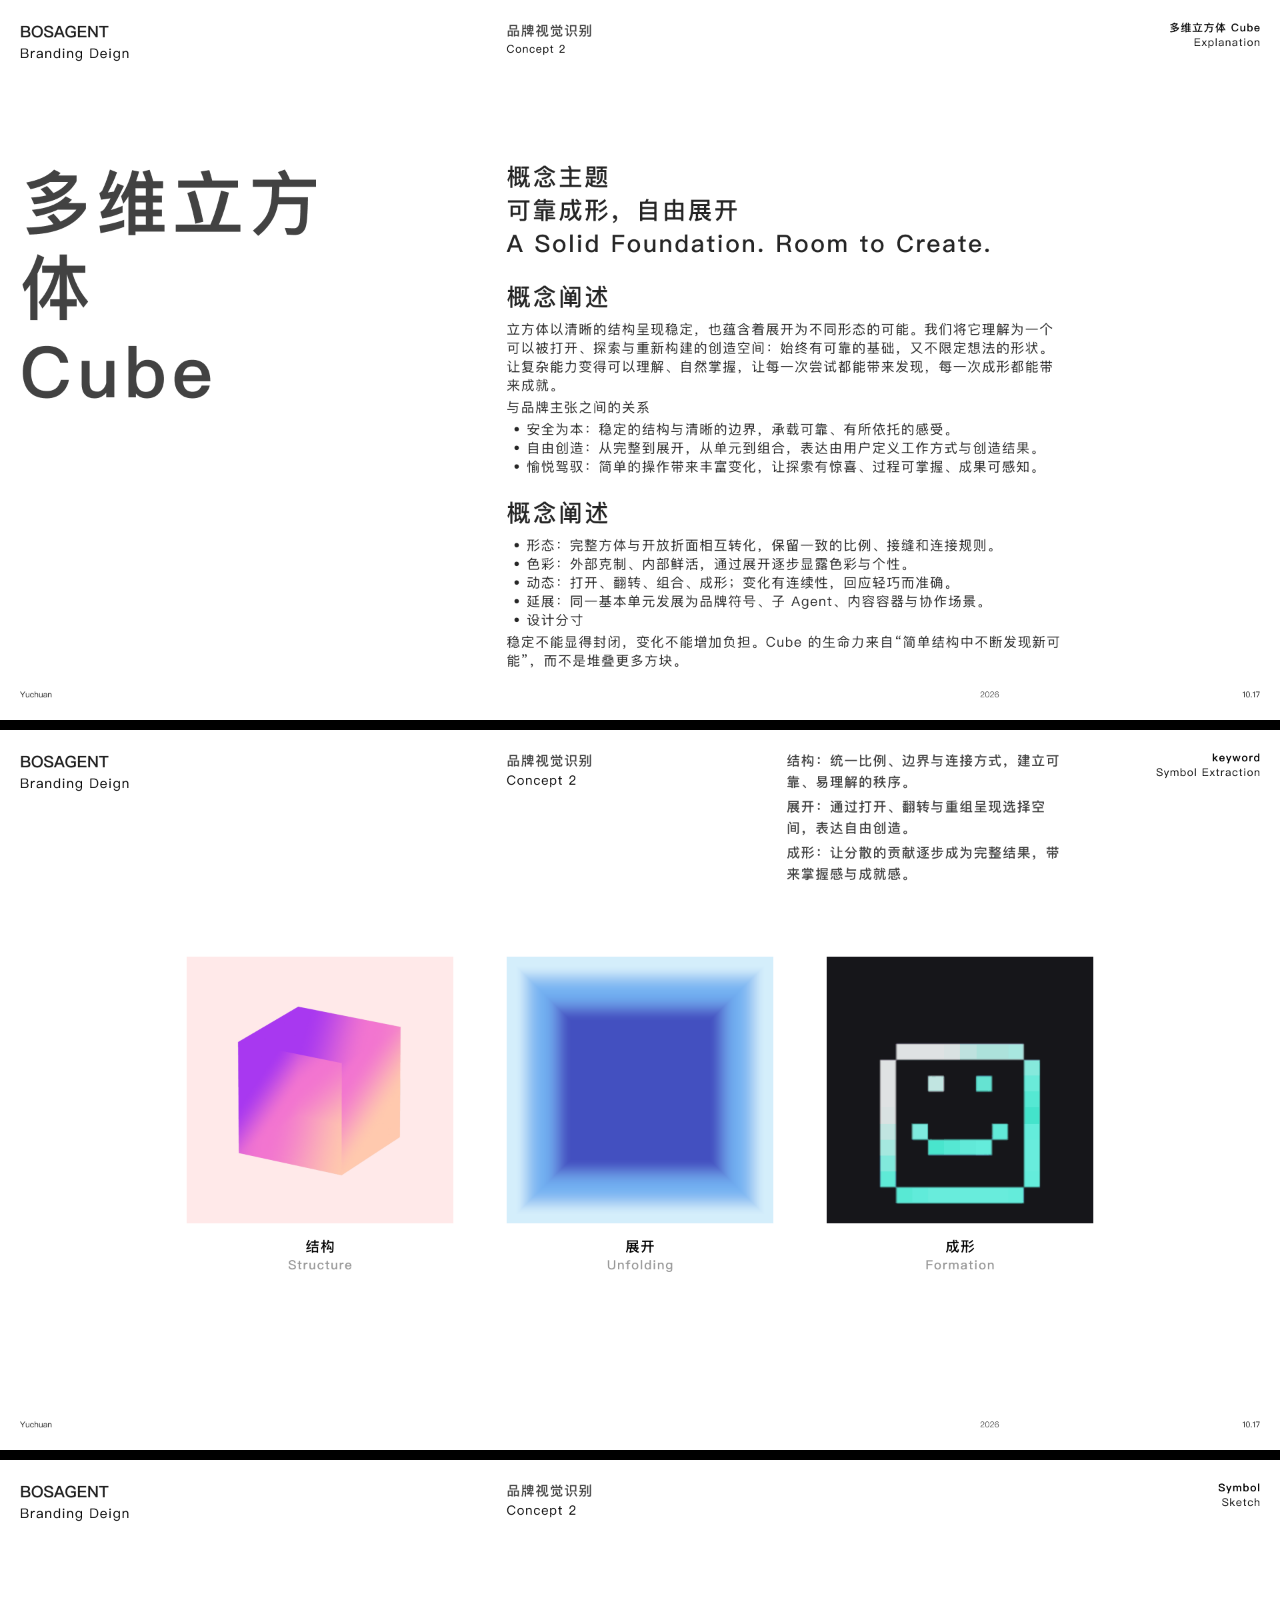
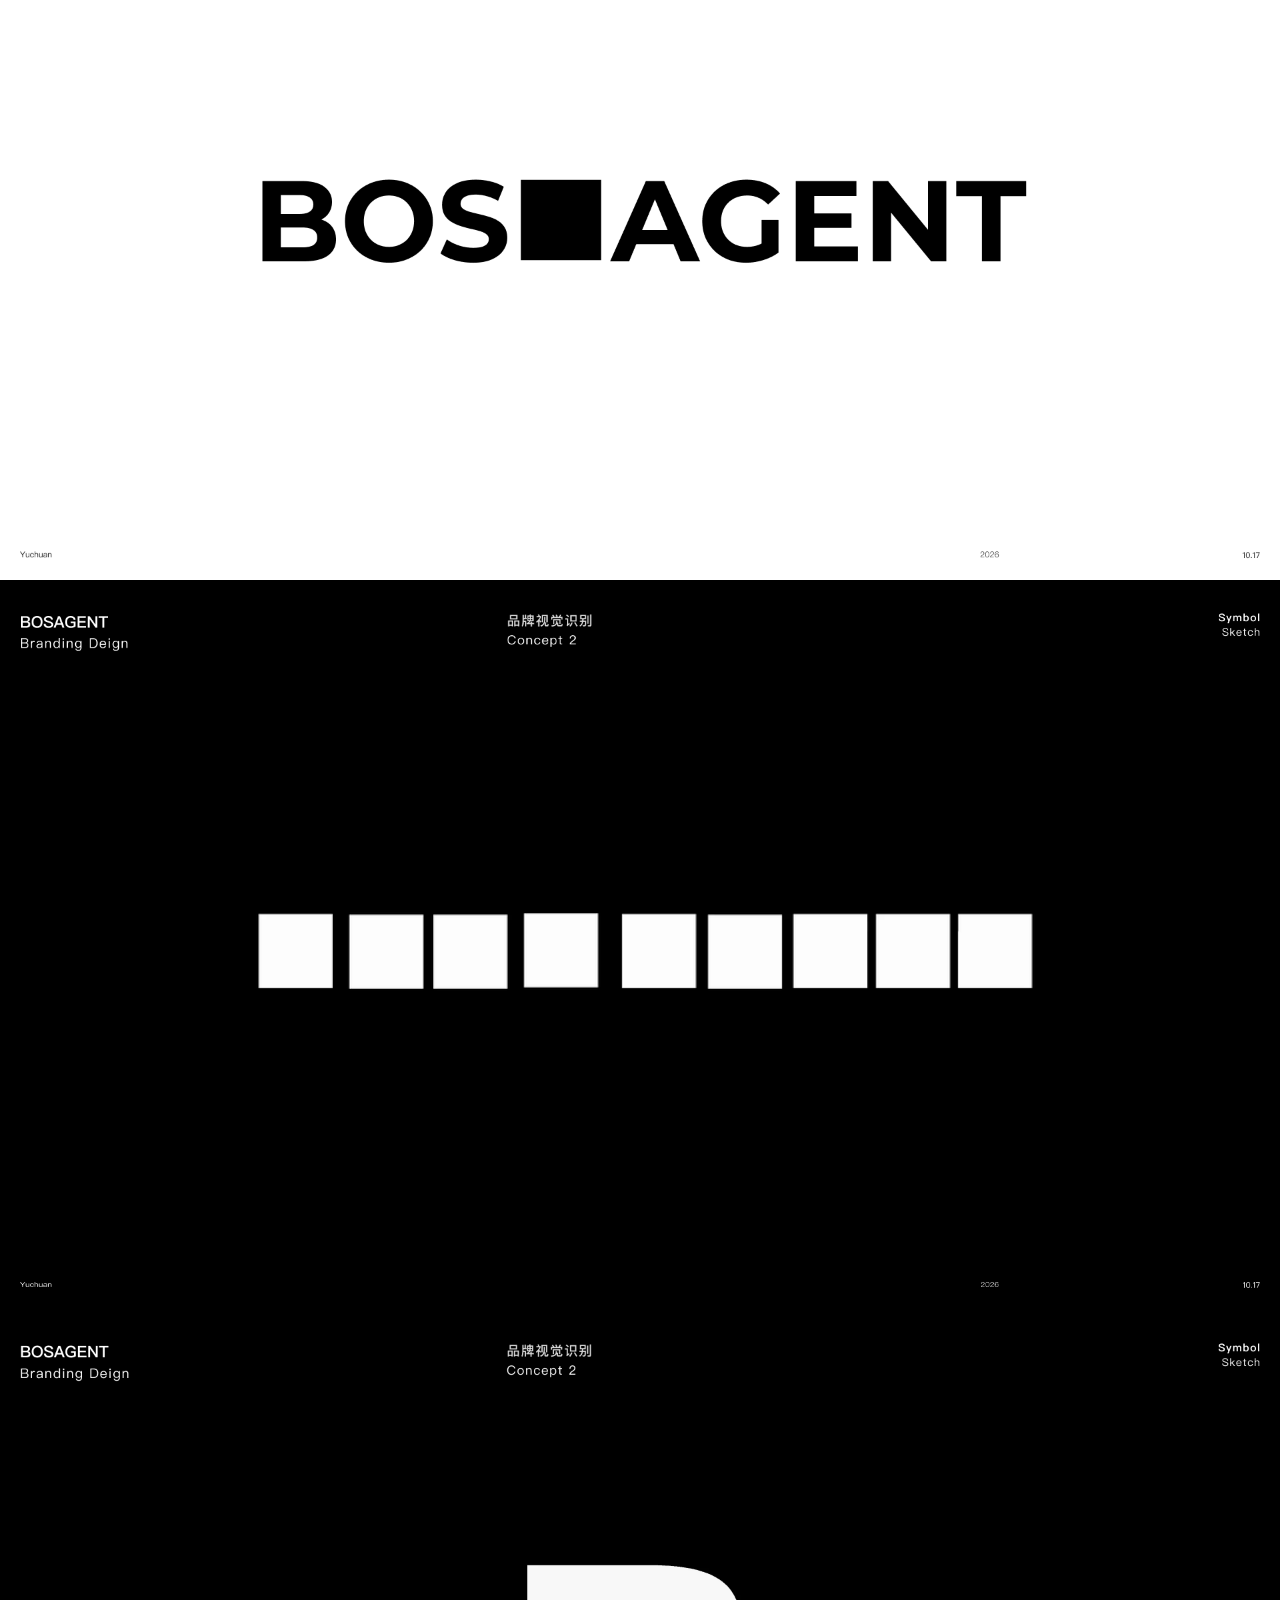
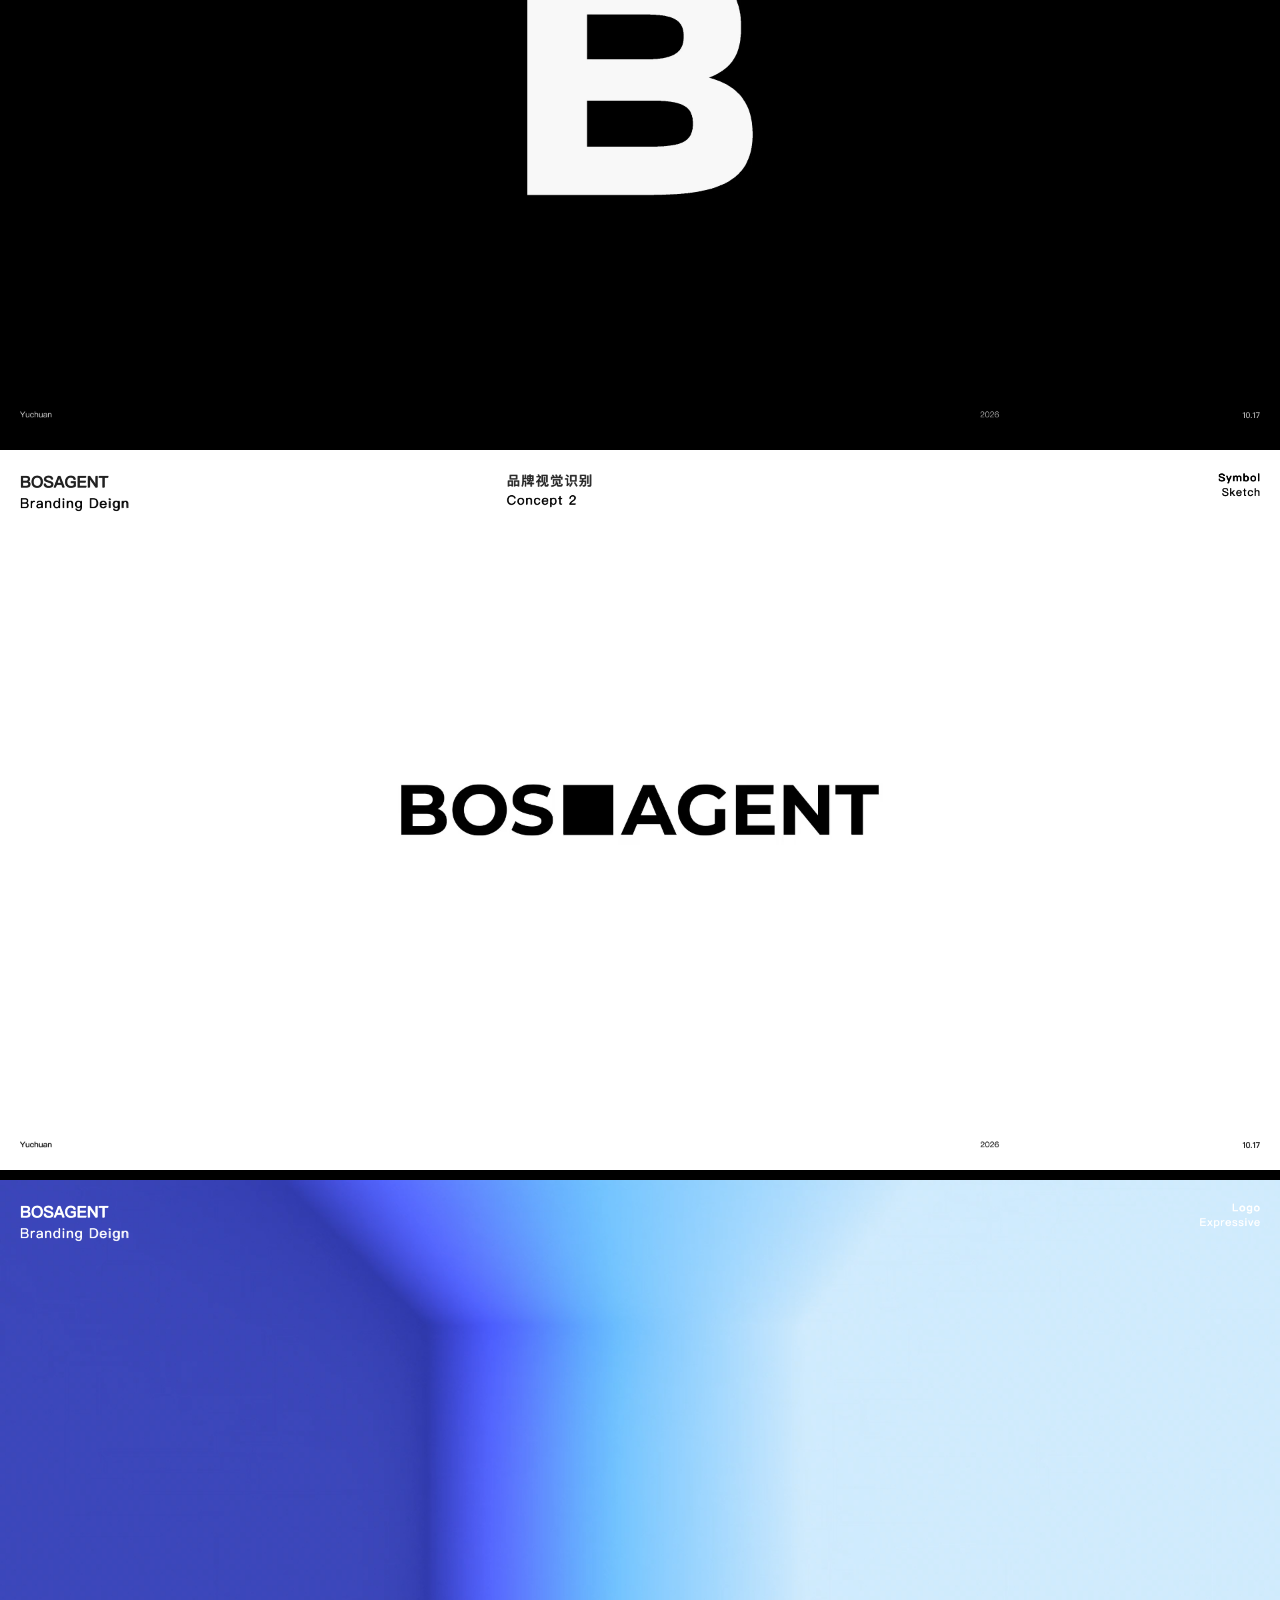
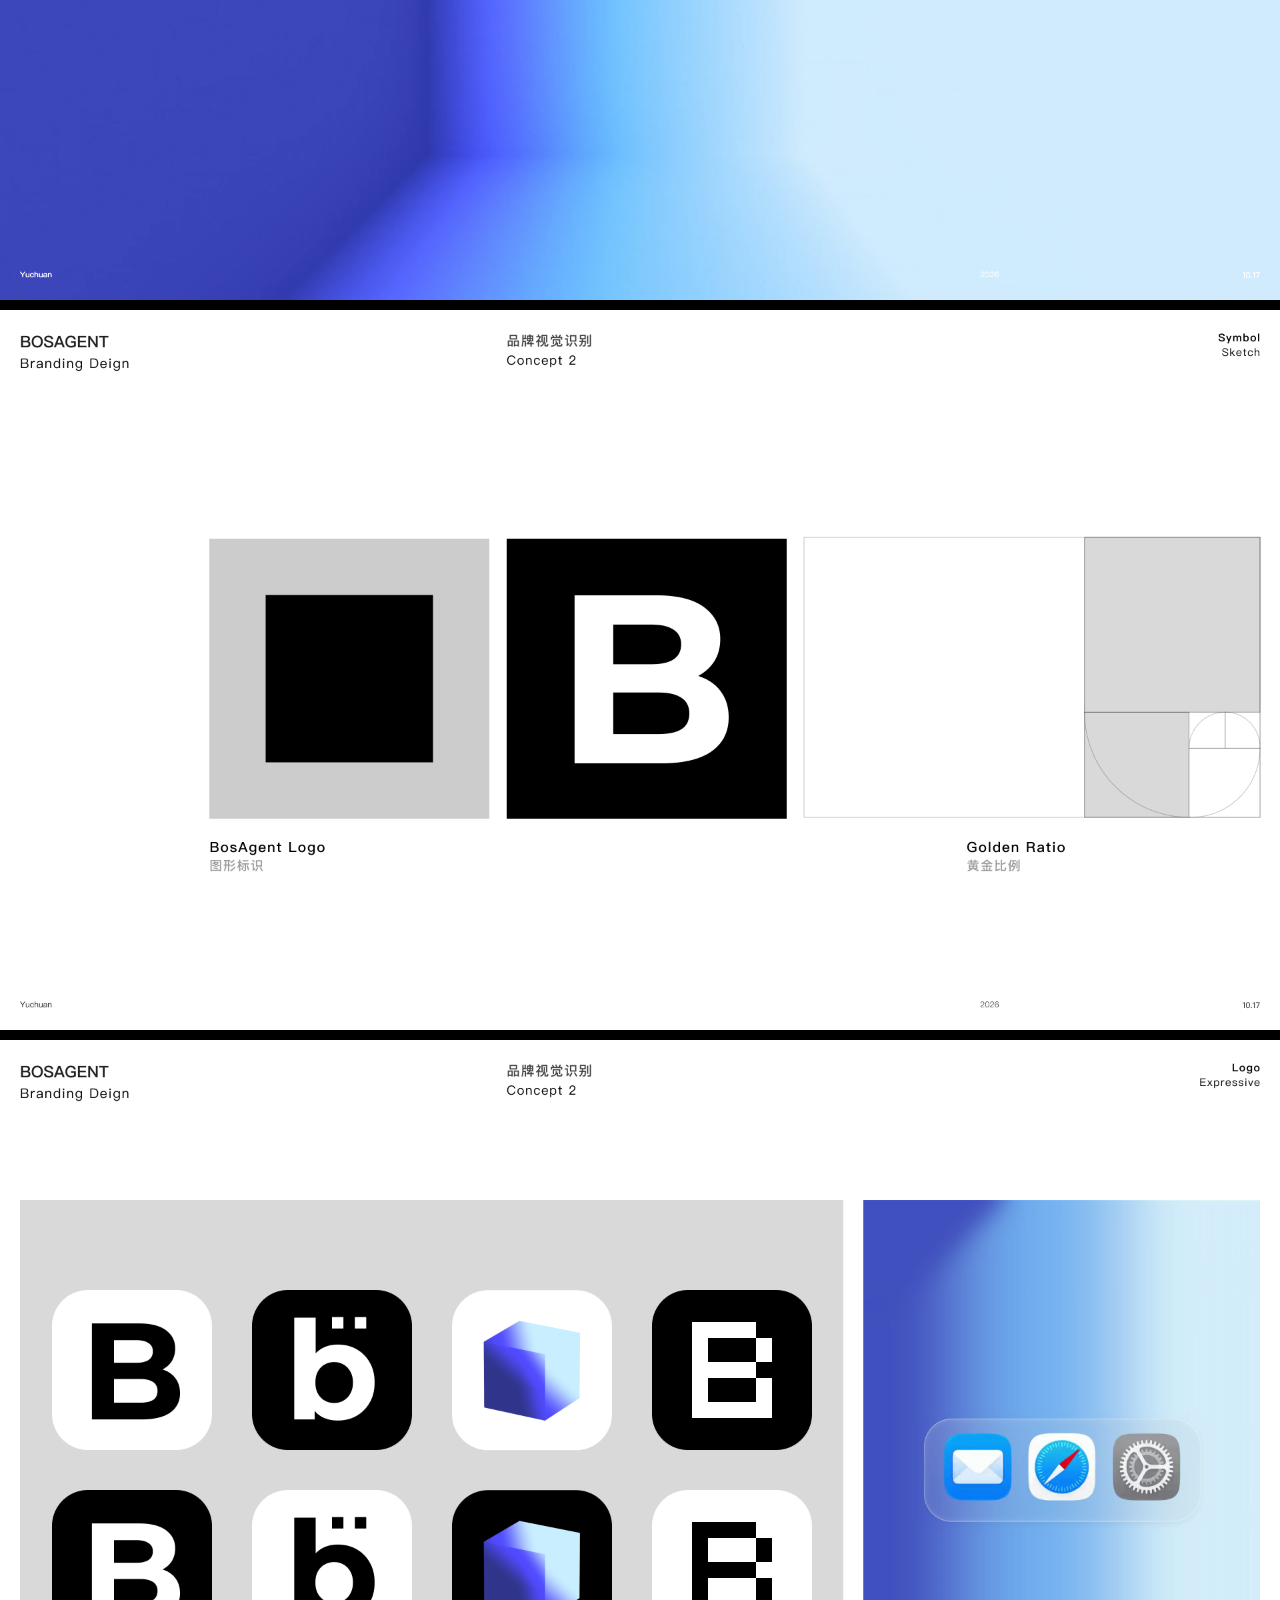
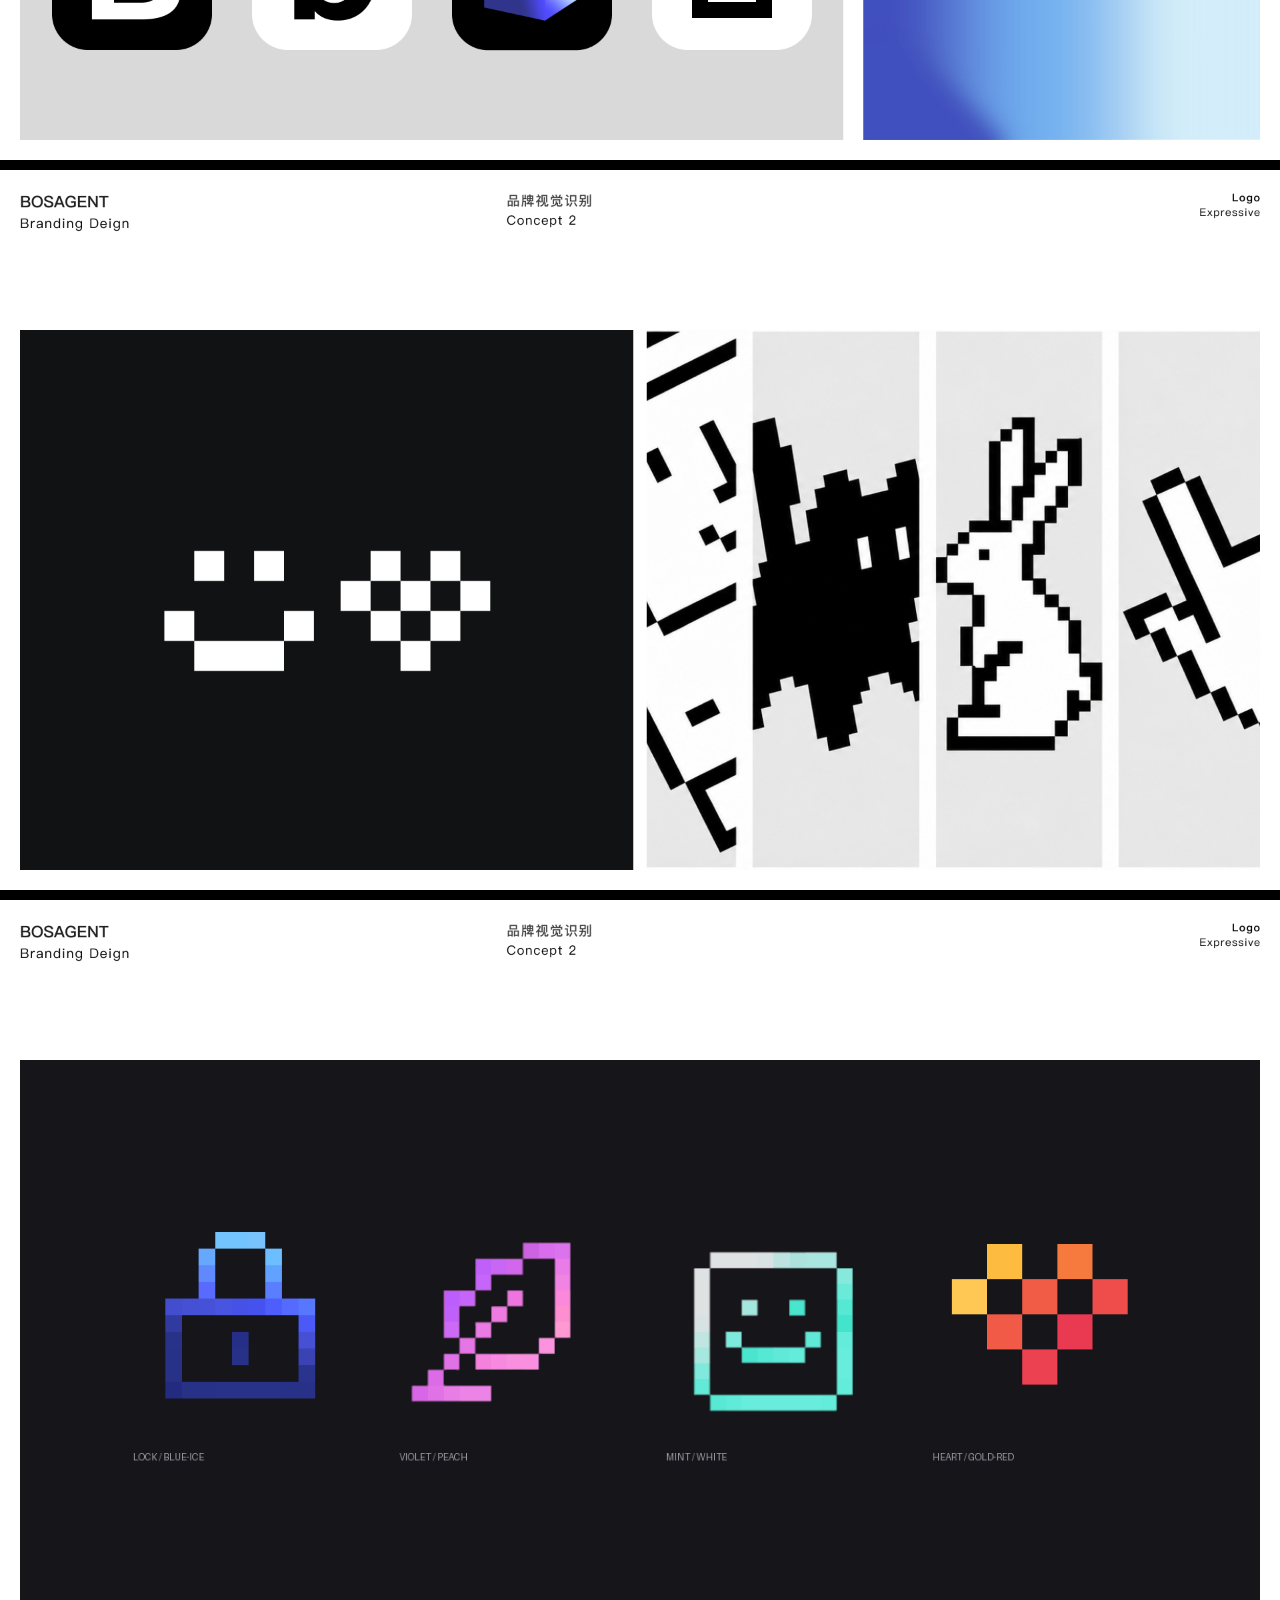
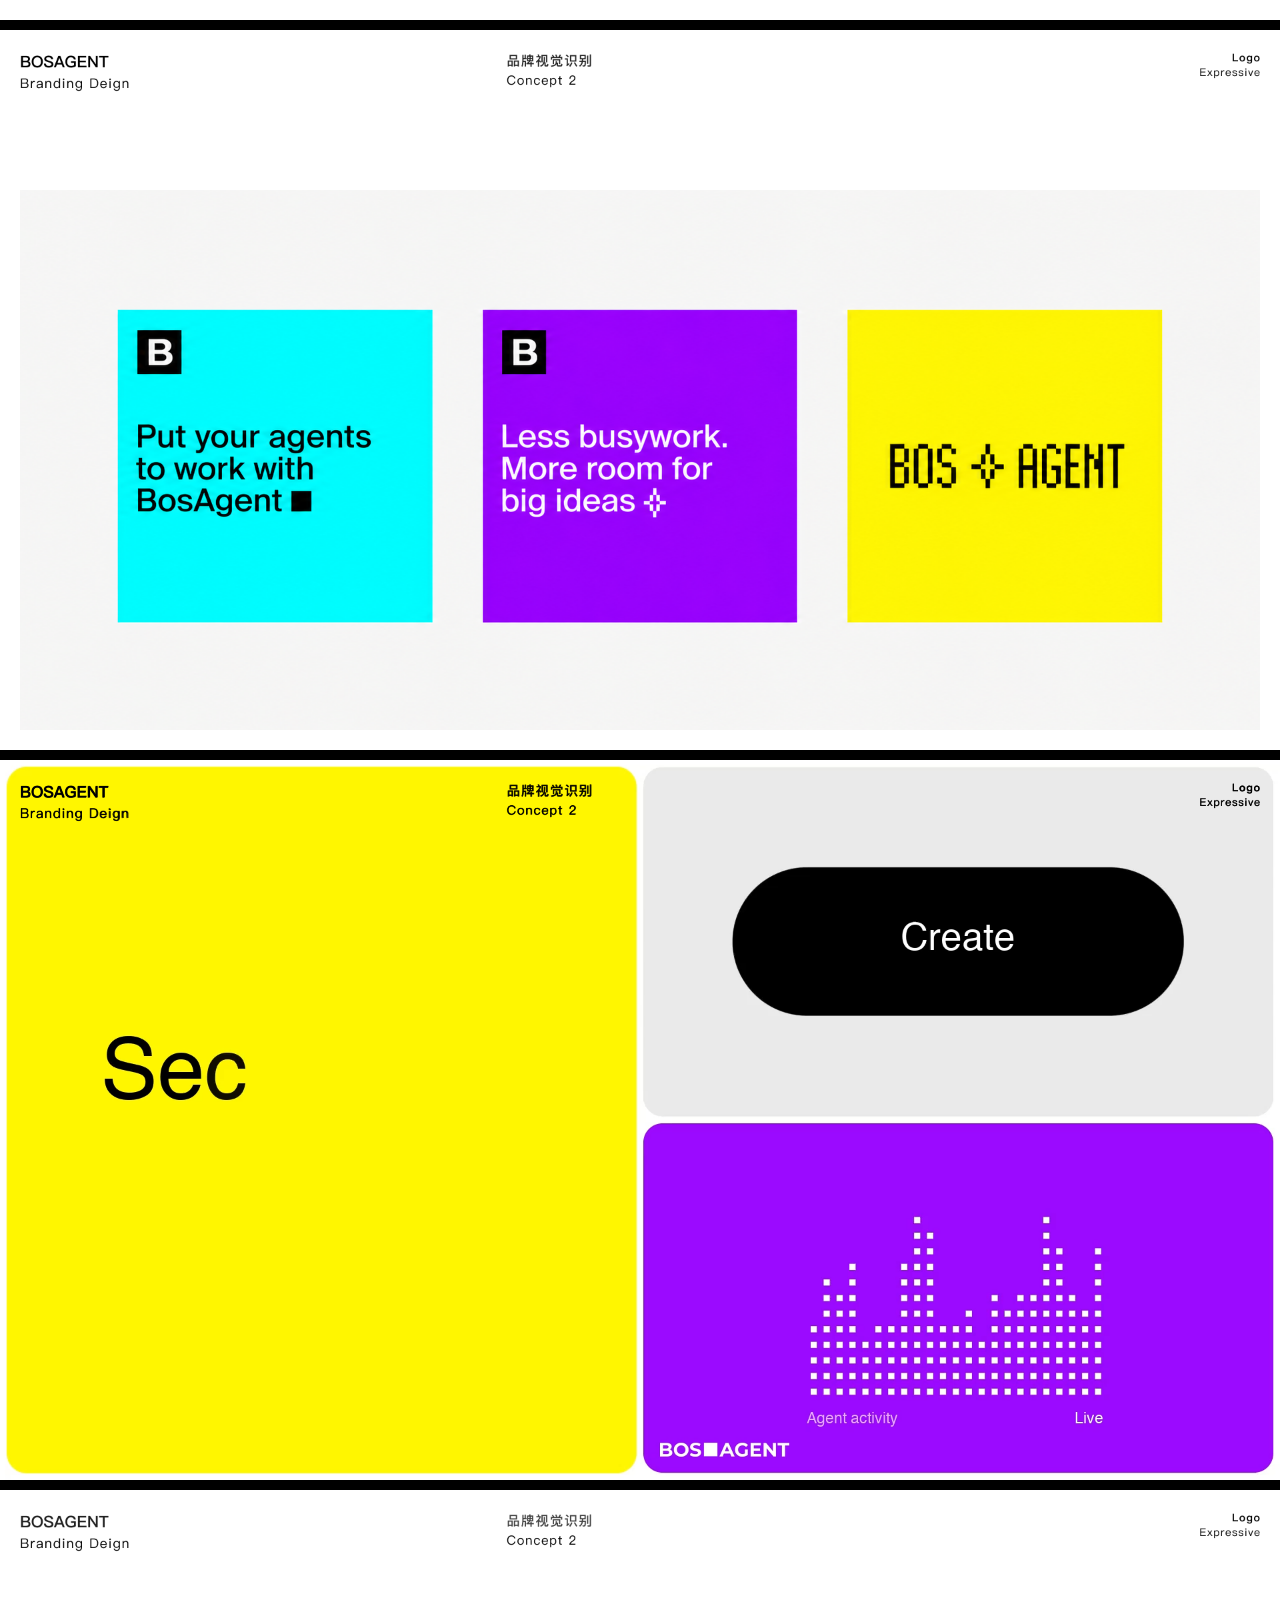
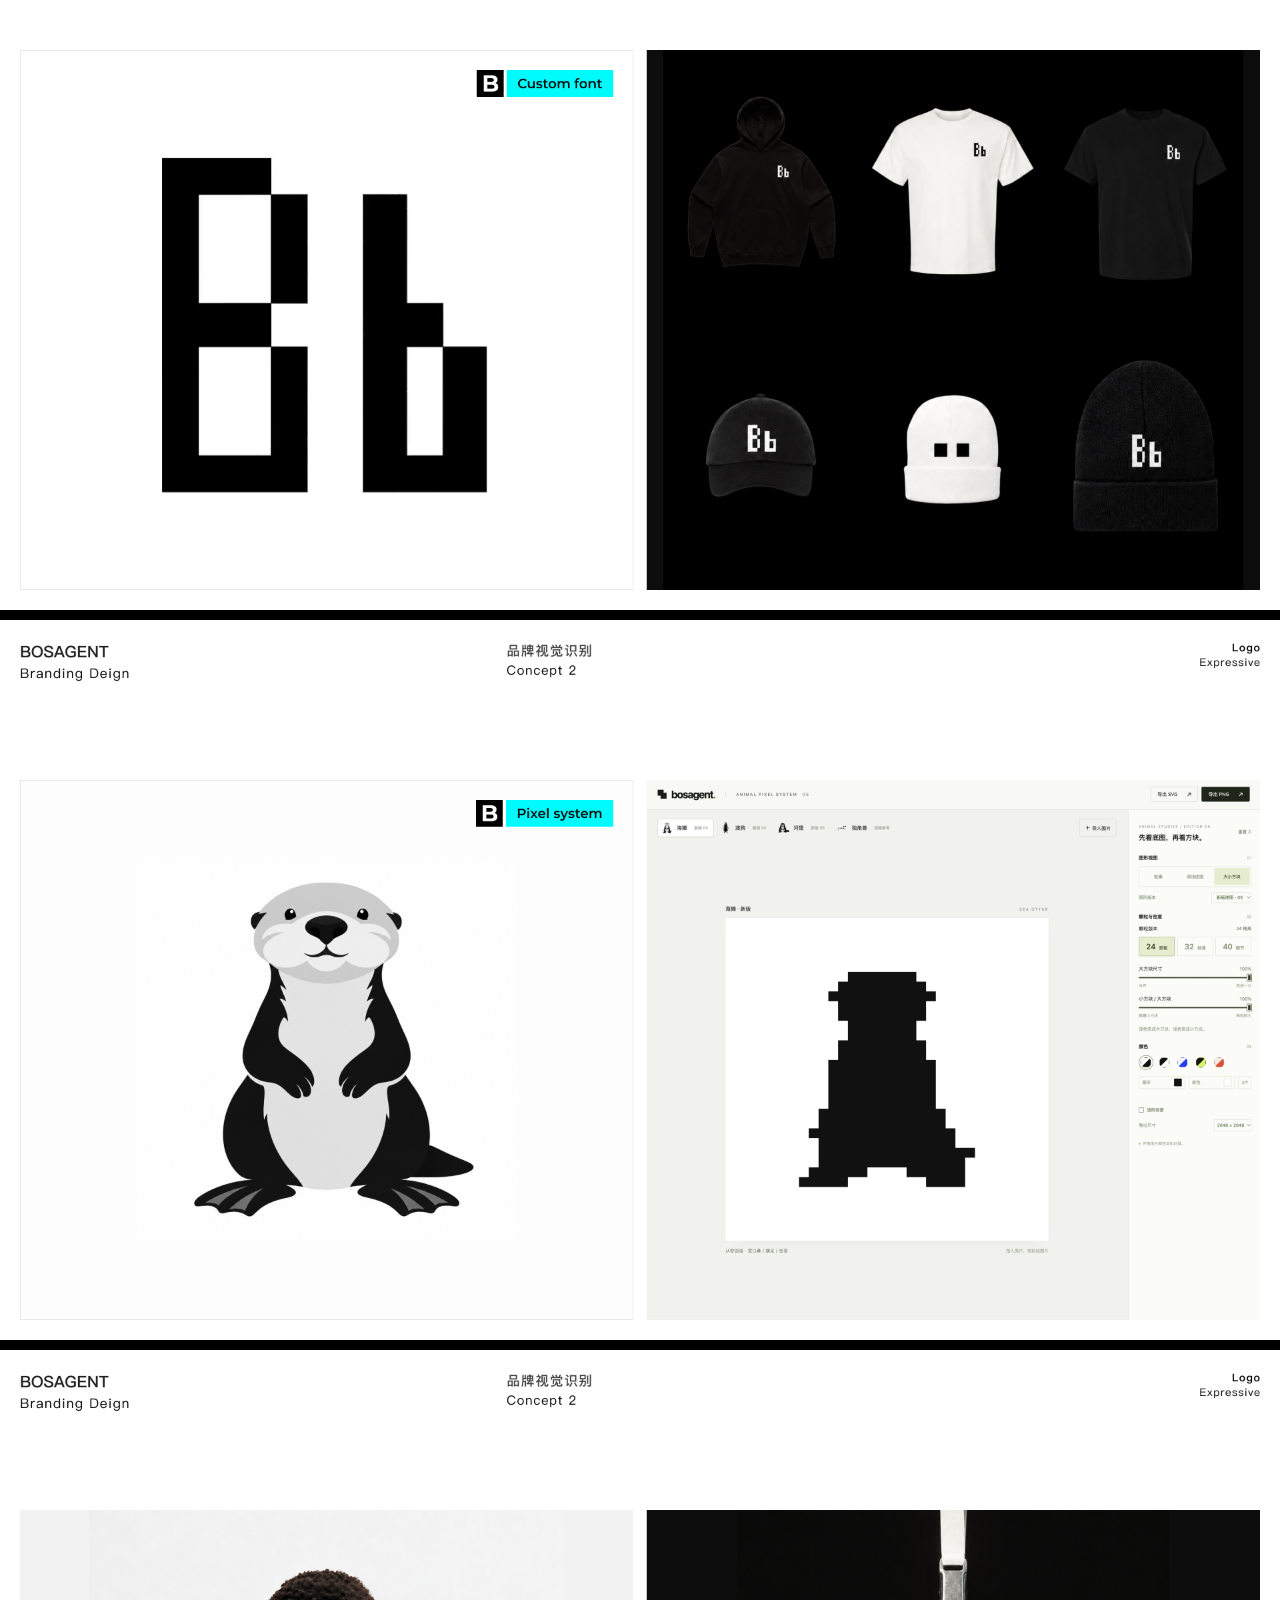
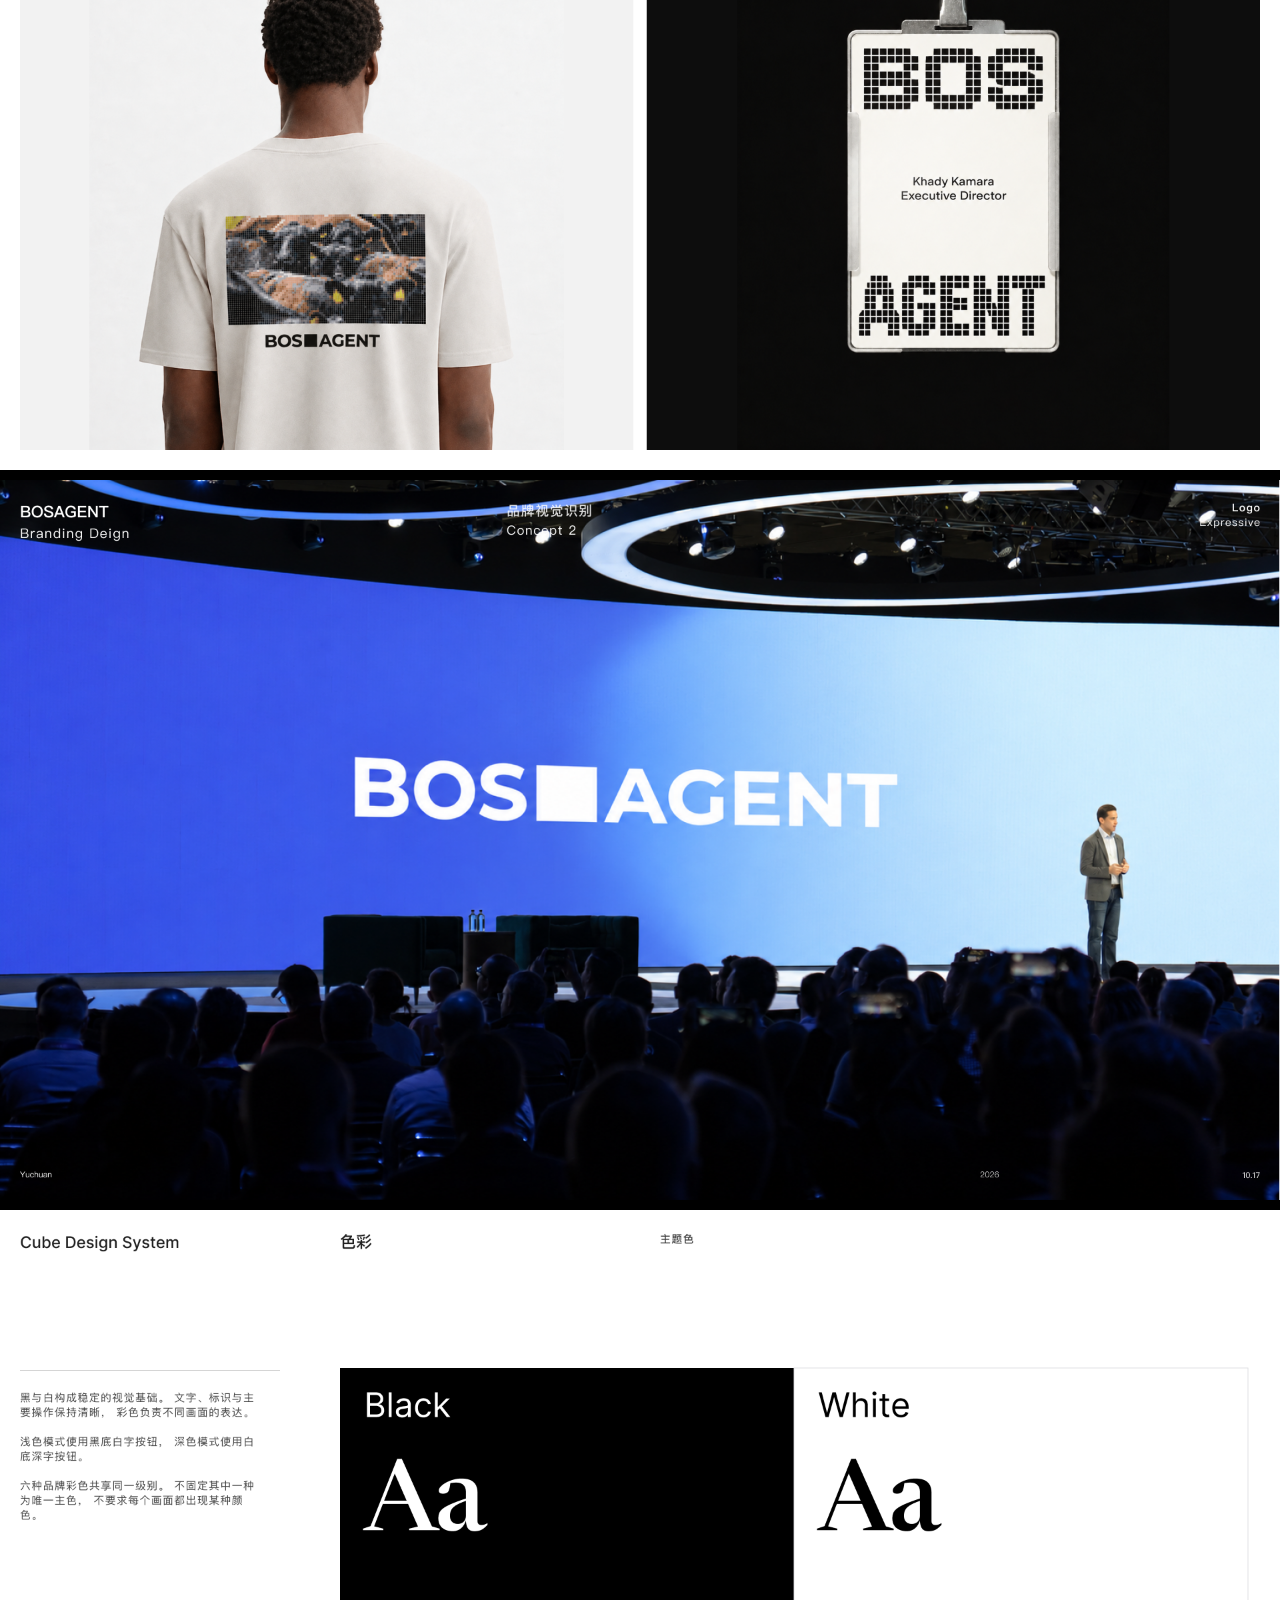
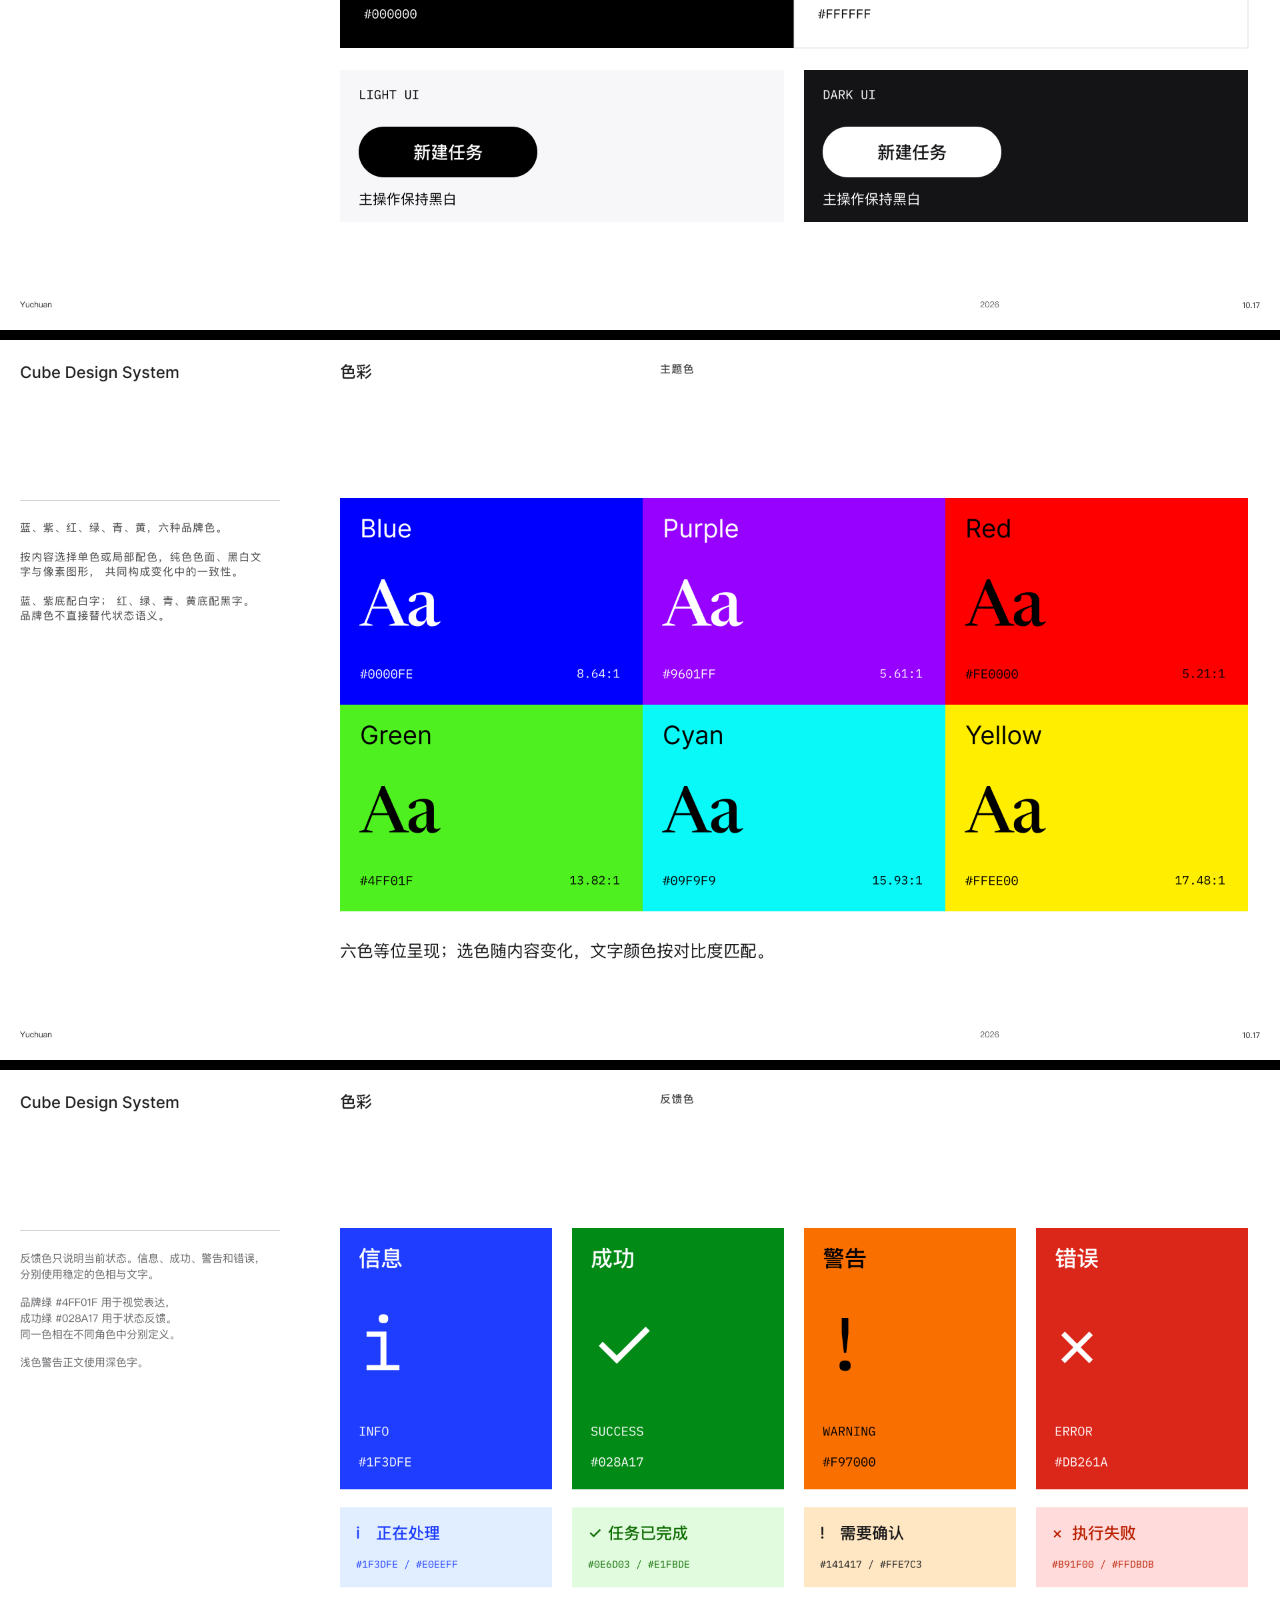
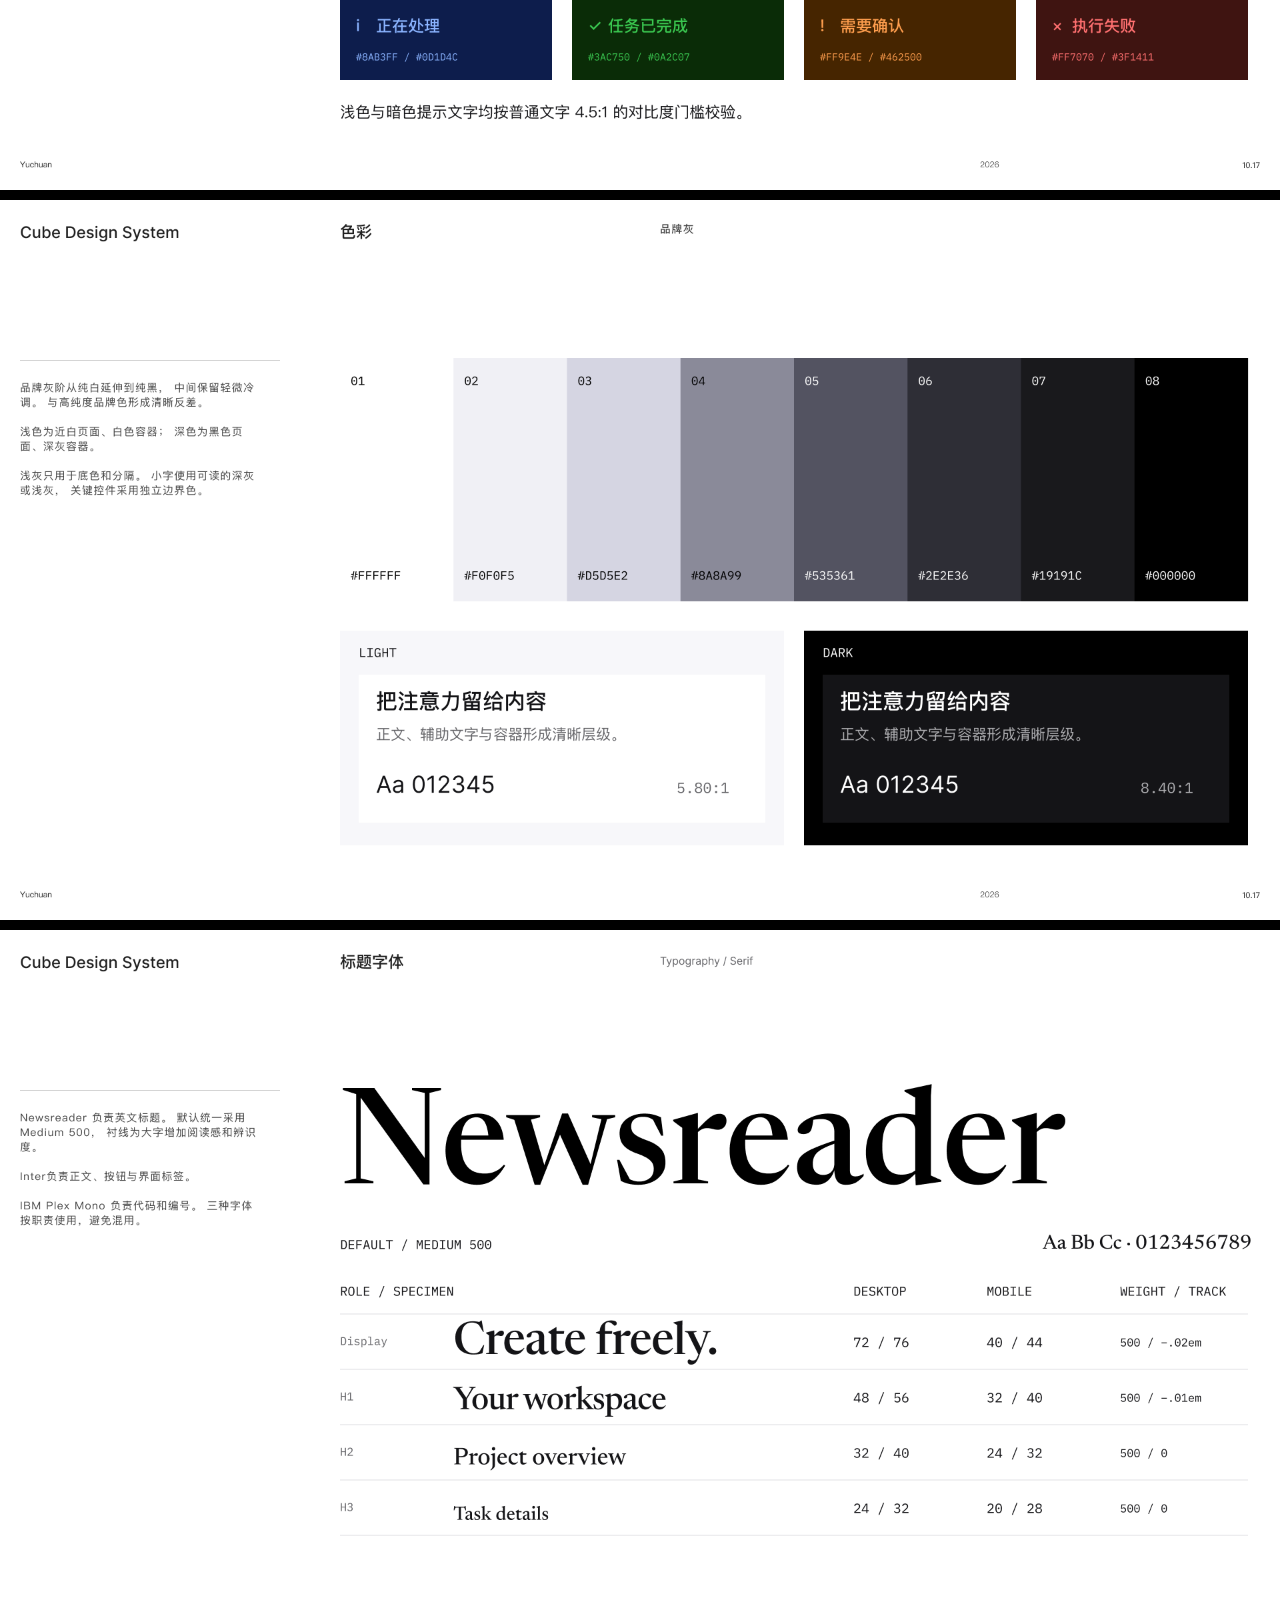
==== cube/index.html @ 4a0cfcb5 "Add Cube original boards with autoplay media" ====
<!doctype html>
<html lang="zh-CN">
<head>
  <meta charset="UTF-8">
  <meta name="viewport" content="width=device-width,initial-scale=1">
  <meta name="robots" content="noindex,nofollow">
  <meta name="theme-color" content="#000000">
  <title>BosAgent · Cube 品牌视觉提案</title>
  <meta name="description" content="BosAgent Cube 品牌视觉提案，33 张原稿与原始动态素材。">
  <meta property="og:title" content="BosAgent · Cube 品牌视觉提案">
  <meta property="og:description" content="33 张原稿 · 动态预览">
  <meta property="og:type" content="website">
  <meta property="og:url" content="https://yuchuanux-a11y.github.io/bosagent-brand-proposal/cube/">
  <meta property="og:image" content="https://yuchuanux-a11y.github.io/bosagent-brand-proposal/cube/assets/board-01.png">
  <link rel="icon" href="../assets/favicon.svg" type="image/svg+xml">
  <style>
    * { box-sizing: border-box; }
    html, body { margin: 0; padding: 0; background: #000; }
    main { display: flex; flex-direction: column; gap: 10px; width: 100%; }
    .board { position: relative; flex: none; width: 100%; aspect-ratio: 16 / 9; overflow: hidden; background: #fff; }
    img, video { display: block; margin: 0; padding: 0; }
    .original { width: 100%; height: 100%; }
    .motion-window { position: absolute; overflow: hidden; pointer-events: none; }
    .motion { position: absolute; max-width: none; object-fit: cover; object-position: center; }
    .video { opacity: 0; }
    .video.ready { opacity: 1; }
    .foreground { position: absolute; pointer-events: none; }
    @media print {
      @page { size: landscape; margin: 0; }
      main { display: block; }
      .board { break-after: page; break-inside: avoid; }
      .board:last-child { break-after: auto; }
      .motion-window, .foreground { display: none; }
    }
  </style>
</head>
<body>
  <main aria-label="BosAgent Cube 品牌视觉提案，33 张原稿">
    <section class="board" id="board-01" aria-label="Cube / 01 / 概念 · 多维立方体">
      <img class="original" src="assets/board-01.png" width="1920" height="1080" alt="Cube / 01 / 概念 · 多维立方体" fetchpriority="high" decoding="async">
    </section>
    <section class="board" id="board-02" aria-label="Cube / 02 / 概念 · 符号提炼">
      <img class="original" src="assets/board-02.png" width="1920" height="1080" alt="Cube / 02 / 概念 · 符号提炼" loading="lazy" decoding="async">
      <div class="motion-window" style="left:64.58333333%;top:33.70370370%;width:20.83333333%;height:34.81481481%" aria-hidden="true">
        <img id="motion-38-7010" class="motion gif" style="left:-202.00000000%;top:0.00000000%;width:403.19998169%;height:119.14893617%" src="assets/38-7010.gif" alt="" loading="lazy" decoding="async">
      </div>
    </section>
    <section class="board" id="board-03" aria-label="Cube / 03 / 标识 · 草图">
      <img class="original" src="assets/board-03.png" width="1920" height="1080" alt="Cube / 03 / 标识 · 草图" loading="lazy" decoding="async">
    </section>
    <section class="board" id="board-04" aria-label="Cube / 04 / 标识 · 反白字标">
      <img class="original" src="assets/board-04.png" width="1920" height="1080" alt="Cube / 04 / 标识 · 反白字标" loading="lazy" decoding="async">
      <div class="motion-window" style="left:0.00000000%;top:0.00000000%;width:100.00000000%;height:100.00000000%" aria-hidden="true">
        <img id="motion-27-5327" class="motion gif" style="left:0.00000000%;top:0.00000000%;width:100.00000000%;height:100.00000000%" src="assets/27-5327.gif" alt="" loading="lazy" decoding="async">
      </div>
      <img class="foreground" src="assets/27-5312.png" style="left:1.65000916%;top:3.56739185%;width:6.81971232%;height:1.64889865%" alt="" loading="lazy" decoding="async" aria-hidden="true">
      <img class="foreground" src="assets/27-5313.png" style="left:1.63749695%;top:6.70740198%;width:8.39149475%;height:1.74076787%" alt="" loading="lazy" decoding="async" aria-hidden="true">
      <img class="foreground" src="assets/27-5314.png" style="left:1.56562805%;top:96.04297779%;width:2.45897929%;height:0.82442672%" alt="" loading="lazy" decoding="async" aria-hidden="true">
      <img class="foreground" src="assets/27-5315.png" style="left:97.08196004%;top:96.13557038%;width:1.32812500%;height:0.82442672%" alt="" loading="lazy" decoding="async" aria-hidden="true">
      <img class="foreground" src="assets/27-5316.png" style="left:76.60499573%;top:96.04297779%;width:1.42176310%;height:0.82442672%" alt="" loading="lazy" decoding="async" aria-hidden="true">
      <img class="foreground" src="assets/27-5317.png" style="left:39.58333333%;top:2.77777778%;width:21.87500000%;height:5.46296296%" alt="" loading="lazy" decoding="async" aria-hidden="true">
      <img class="foreground" src="assets/27-5320.png" style="left:88.80208333%;top:2.77777778%;width:9.63541667%;height:4.07407407%" alt="" loading="lazy" decoding="async" aria-hidden="true">
    </section>
    <section class="board" id="board-05" aria-label="Cube / 05 / 标识 · B 图形">
      <img class="original" src="assets/board-05.png" width="1920" height="1080" alt="Cube / 05 / 标识 · B 图形" loading="lazy" decoding="async">
      <div class="motion-window" style="left:31.25000000%;top:16.66666667%;width:37.50000000%;height:66.66666667%" aria-hidden="true">
        <video id="motion-24-1442" class="motion video" style="left:0.00000000%;top:0.00000000%;width:100.00000000%;height:100.00000000%" src="assets/24-1442.mp4" autoplay muted loop playsinline preload="metadata" disablepictureinpicture></video>
      </div>
    </section>
    <section class="board" id="board-06" aria-label="Cube / 06 / 标识 · 标准字标">
      <img class="original" src="assets/board-06.png" width="1920" height="1080" alt="Cube / 06 / 标识 · 标准字标" loading="lazy" decoding="async">
      <div class="motion-window" style="left:0.00000000%;top:0.00000000%;width:100.00000000%;height:100.00000000%" aria-hidden="true">
        <video id="motion-27-5264" class="motion video" style="left:0.00000000%;top:0.00000000%;width:100.00000000%;height:100.00000000%" src="assets/27-5264.mp4" autoplay muted loop playsinline preload="metadata" disablepictureinpicture></video>
      </div>
      <img class="foreground" src="assets/24-1462.png" style="left:1.64998372%;top:3.56739185%;width:6.81976318%;height:1.64889865%" alt="" loading="lazy" decoding="async" aria-hidden="true">
      <img class="foreground" src="assets/24-1463.png" style="left:1.63752238%;top:6.70740198%;width:8.39146932%;height:1.74076787%" alt="" loading="lazy" decoding="async" aria-hidden="true">
      <img class="foreground" src="assets/24-1464.png" style="left:1.56560262%;top:96.04297779%;width:2.45900472%;height:0.82442672%" alt="" loading="lazy" decoding="async" aria-hidden="true">
      <img class="foreground" src="assets/24-1465.png" style="left:97.08196004%;top:96.13557038%;width:1.32812500%;height:0.82442672%" alt="" loading="lazy" decoding="async" aria-hidden="true">
      <img class="foreground" src="assets/24-1466.png" style="left:76.60502116%;top:96.04297779%;width:1.42176310%;height:0.82442672%" alt="" loading="lazy" decoding="async" aria-hidden="true">
      <img class="foreground" src="assets/24-1467.png" style="left:39.58333333%;top:2.77777778%;width:21.87500000%;height:5.46296296%" alt="" loading="lazy" decoding="async" aria-hidden="true">
      <img class="foreground" src="assets/24-1470.png" style="left:88.80208333%;top:2.77777778%;width:9.63541667%;height:4.07407407%" alt="" loading="lazy" decoding="async" aria-hidden="true">
    </section>
    <section class="board" id="board-07" aria-label="Cube / 07 / 标识延展 · 渐变空间">
      <img class="original" src="assets/board-07.png" width="1920" height="1080" alt="Cube / 07 / 标识延展 · 渐变空间" loading="lazy" decoding="async">
      <div class="motion-window" style="left:0.00000000%;top:0.00000000%;width:100.00000000%;height:100.00000000%" aria-hidden="true">
        <video id="motion-24-1401" class="motion video" style="left:0.00000000%;top:0.00000000%;width:100.00000000%;height:100.00000000%" src="assets/24-1401.mp4" autoplay muted loop playsinline preload="metadata" disablepictureinpicture></video>
      </div>
      <img class="foreground" src="assets/24-1389.png" style="left:1.64998372%;top:3.56739185%;width:6.81976318%;height:1.64889865%" alt="" loading="lazy" decoding="async" aria-hidden="true">
      <img class="foreground" src="assets/24-1390.png" style="left:1.63752238%;top:6.70740198%;width:8.39146932%;height:1.74076787%" alt="" loading="lazy" decoding="async" aria-hidden="true">
      <img class="foreground" src="assets/24-1391.png" style="left:1.56560262%;top:96.04297779%;width:2.45900472%;height:0.82442672%" alt="" loading="lazy" decoding="async" aria-hidden="true">
      <img class="foreground" src="assets/24-1392.png" style="left:97.08196004%;top:96.13557038%;width:1.32812500%;height:0.82442672%" alt="" loading="lazy" decoding="async" aria-hidden="true">
      <img class="foreground" src="assets/24-1393.png" style="left:76.60502116%;top:96.04297779%;width:1.42176310%;height:0.82442672%" alt="" loading="lazy" decoding="async" aria-hidden="true">
      <img class="foreground" src="assets/24-1394.png" style="left:39.58333333%;top:2.77777778%;width:21.87500000%;height:5.46296296%" alt="" loading="lazy" decoding="async" aria-hidden="true">
      <img class="foreground" src="assets/24-1423.png" style="left:88.80208333%;top:2.77777778%;width:9.63541667%;height:4.07407407%" alt="" loading="lazy" decoding="async" aria-hidden="true">
    </section>
    <section class="board" id="board-08" aria-label="Cube / 08 / 标识 · 构成与比例">
      <img class="original" src="assets/board-08.png" width="1920" height="1080" alt="Cube / 08 / 标识 · 构成与比例" loading="lazy" decoding="async">
    </section>
    <section class="board" id="board-09" aria-label="Cube / 09 / 标识延展 · B 图形变化">
      <img class="original" src="assets/board-09.png" width="1920" height="1080" alt="Cube / 09 / 标识延展 · B 图形变化" loading="lazy" decoding="async">
      <div class="motion-window" style="left:67.44791667%;top:22.22222222%;width:30.98958333%;height:75.00000000%" aria-hidden="true">
        <video id="motion-41-7011" class="motion video" style="left:0.00000000%;top:0.00000000%;width:100.00000000%;height:100.00000000%" src="assets/41-7011.mp4" autoplay muted loop playsinline preload="metadata" disablepictureinpicture></video>
      </div>
    </section>
    <section class="board" id="board-10" aria-label="Cube / 10 / 标识延展 · 像素图形">
      <img class="original" src="assets/board-10.png" width="1920" height="1080" alt="Cube / 10 / 标识延展 · 像素图形" loading="lazy" decoding="async">
    </section>
    <section class="board" id="board-11" aria-label="Cube / 11 / 标识延展 · 01">
      <img class="original" src="assets/board-11.png" width="1920" height="1080" alt="Cube / 11 / 标识延展 · 01" loading="lazy" decoding="async">
      <div class="motion-window" style="left:8.33333333%;top:39.16666667%;width:83.33333333%;height:41.11111111%" aria-hidden="true">
        <img id="motion-46-93" class="motion gif" style="left:0.00000000%;top:0.00000000%;width:100.00000000%;height:100.00000000%" src="assets/46-93.gif" alt="" loading="lazy" decoding="async">
      </div>
    </section>
    <section class="board" id="board-12" aria-label="Cube / 12 / 标识延展 · 02">
      <img class="original" src="assets/board-12.png" width="1920" height="1080" alt="Cube / 12 / 标识延展 · 02" loading="lazy" decoding="async">
    </section>
    <section class="board" id="board-13" aria-label="Cube / 13 / 标识延展 · 03">
      <img class="original" src="assets/board-13.png" width="1920" height="1080" alt="Cube / 13 / 标识延展 · 03" loading="lazy" decoding="async">
      <div class="motion-window" style="left:0.00000000%;top:0.00000000%;width:100.00000000%;height:100.00000000%" aria-hidden="true">
        <video id="motion-42-7105" class="motion video" style="left:0.00000000%;top:0.00000000%;width:100.00000000%;height:100.00000000%" src="assets/42-7105.mp4" autoplay muted loop playsinline preload="metadata" disablepictureinpicture></video>
      </div>
      <img class="foreground" src="assets/42-7092.png" style="left:1.64998372%;top:3.56739185%;width:6.81976318%;height:1.64889865%" alt="" loading="lazy" decoding="async" aria-hidden="true">
      <img class="foreground" src="assets/42-7093.png" style="left:1.63752238%;top:6.70740198%;width:8.39146932%;height:1.74076787%" alt="" loading="lazy" decoding="async" aria-hidden="true">
      <img class="foreground" src="assets/42-7099.png" style="left:39.58333333%;top:2.77777778%;width:21.87500000%;height:5.46296296%" alt="" loading="lazy" decoding="async" aria-hidden="true">
      <img class="foreground" src="assets/42-7102.png" style="left:88.80208333%;top:2.77777778%;width:9.63541667%;height:4.07407407%" alt="" loading="lazy" decoding="async" aria-hidden="true">
    </section>
    <section class="board" id="board-14" aria-label="Cube / 14 / 标识延展 · 定制字体">
      <img class="original" src="assets/board-14.png" width="1920" height="1080" alt="Cube / 14 / 标识延展 · 定制字体" loading="lazy" decoding="async">
      <div class="motion-window" style="left:1.56250000%;top:22.22222222%;width:47.91666667%;height:75.00000000%" aria-hidden="true">
        <video id="motion-42-7072" class="motion video" style="left:-0.32608696%;top:-14.32098765%;width:100.65217391%;height:128.64197531%" src="assets/42-7072.mp4" autoplay muted loop playsinline preload="metadata" disablepictureinpicture></video>
      </div>
      <img class="foreground" src="assets/42-7089.png" style="left:37.23958333%;top:25.00000000%;width:10.67708333%;height:3.70370370%" alt="" loading="lazy" decoding="async" aria-hidden="true">
    </section>
    <section class="board" id="board-15" aria-label="Cube / 15 / 标识延展 · 像素系统">
      <img class="original" src="assets/board-15.png" width="1920" height="1080" alt="Cube / 15 / 标识延展 · 像素系统" loading="lazy" decoding="async">
    </section>
    <section class="board" id="board-16" aria-label="Cube / 16 / 标识延展 · 04">
      <img class="original" src="assets/board-16.png" width="1920" height="1080" alt="Cube / 16 / 标识延展 · 04" loading="lazy" decoding="async">
    </section>
    <section class="board" id="board-17" aria-label="Cube / 17 / 标识延展 · 05">
      <img class="original" src="assets/board-17.png" width="1920" height="1080" alt="Cube / 17 / 标识延展 · 05" loading="lazy" decoding="async">
    </section>
    <section class="board" id="board-18" aria-label="Cube / 18 / 色彩 · 基础色">
      <img class="original" src="assets/board-18.png" width="1920" height="1080" alt="Cube / 18 / 色彩 · 基础色" loading="lazy" decoding="async">
    </section>
    <section class="board" id="board-19" aria-label="Cube / 19 / 色彩 · 品牌色">
      <img class="original" src="assets/board-19.png" width="1920" height="1080" alt="Cube / 19 / 色彩 · 品牌色" loading="lazy" decoding="async">
    </section>
    <section class="board" id="board-20" aria-label="Cube / 20 / 色彩 · 功能色">
      <img class="original" src="assets/board-20.png" width="1920" height="1080" alt="Cube / 20 / 色彩 · 功能色" loading="lazy" decoding="async">
    </section>
    <section class="board" id="board-21" aria-label="Cube / 21 / 色彩 · 中性色">
      <img class="original" src="assets/board-21.png" width="1920" height="1080" alt="Cube / 21 / 色彩 · 中性色" loading="lazy" decoding="async">
    </section>
    <section class="board" id="board-22" aria-label="Cube / 22 / 字体 · Newsreader">
      <img class="original" src="assets/board-22.png" width="1920" height="1080" alt="Cube / 22 / 字体 · Newsreader" loading="lazy" decoding="async">
    </section>
    <section class="board" id="board-23" aria-label="Cube / 23 / 字体 · IBM Plex Mono">
      <img class="original" src="assets/board-23.png" width="1920" height="1080" alt="Cube / 23 / 字体 · IBM Plex Mono" loading="lazy" decoding="async">
    </section>
    <section class="board" id="board-24" aria-label="Cube / 24 / 字体 · PingFang SC">
      <img class="original" src="assets/board-24.png" width="1920" height="1080" alt="Cube / 24 / 字体 · PingFang SC" loading="lazy" decoding="async">
    </section>
    <section class="board" id="board-25" aria-label="Cube / 25 / 字体 · Inter">
      <img class="original" src="assets/board-25.png" width="1920" height="1080" alt="Cube / 25 / 字体 · Inter" loading="lazy" decoding="async">
    </section>
    <section class="board" id="board-26" aria-label="Cube / 26 / 应用 · 组合规则">
      <img class="original" src="assets/board-26.png" width="1920" height="1080" alt="Cube / 26 / 应用 · 组合规则" loading="lazy" decoding="async">
    </section>
    <section class="board" id="board-27" aria-label="Cube / 27 / 图标 · 网格">
      <img class="original" src="assets/board-27.png" width="1920" height="1080" alt="Cube / 27 / 图标 · 网格" loading="lazy" decoding="async">
    </section>
    <section class="board" id="board-28" aria-label="Cube / 28 / 图标 · 结构">
      <img class="original" src="assets/board-28.png" width="1920" height="1080" alt="Cube / 28 / 图标 · 结构" loading="lazy" decoding="async">
    </section>
    <section class="board" id="board-29" aria-label="Cube / 29 / 应用 · 产品界面">
      <img class="original" src="assets/board-29.png" width="1920" height="1080" alt="Cube / 29 / 应用 · 产品界面" loading="lazy" decoding="async">
    </section>
    <section class="board" id="board-30" aria-label="Cube / 30 / 用色场景">
      <img class="original" src="assets/board-30.png" width="1920" height="1080" alt="Cube / 30 / 用色场景" loading="lazy" decoding="async">
    </section>
    <section class="board" id="board-31" aria-label="Cube / 31 / 操作与表单">
      <img class="original" src="assets/board-31.png" width="1920" height="1080" alt="Cube / 31 / 操作与表单" loading="lazy" decoding="async">
    </section>
    <section class="board" id="board-32" aria-label="Cube / 32 / 导航与反馈">
      <img class="original" src="assets/board-32.png" width="1920" height="1080" alt="Cube / 32 / 导航与反馈" loading="lazy" decoding="async">
    </section>
    <section class="board" id="board-33" aria-label="Cube / 33 / 动效 · 加载">
      <img class="original" src="assets/board-33.png" width="1920" height="1080" alt="Cube / 33 / 动效 · 加载" loading="lazy" decoding="async">
      <div class="motion-window" style="left:26.56250000%;top:22.22222222%;width:71.19791667%;height:71.20370370%" aria-hidden="true">
        <img id="motion-46-2864" class="motion gif" style="left:0.00000000%;top:0.00000000%;width:100.00000000%;height:100.00000000%" src="assets/46-2864.gif" alt="" loading="lazy" decoding="async">
      </div>
    </section>
  </main>
  <script>
    const videos = [...document.querySelectorAll('video')];
    const nearViewport = new Set();
    function play(video) {
      video.muted = true;
      if (!document.hidden) video.play().catch(() => {});
    }
    for (const video of videos) {
      video.addEventListener('loadeddata', () => video.classList.add('ready'));
      video.addEventListener('playing', () => video.classList.add('ready'));
    }
    if ('IntersectionObserver' in window) {
      const observer = new IntersectionObserver(entries => {
        for (const { target, isIntersecting } of entries) {
          if (isIntersecting) { nearViewport.add(target); play(target); }
          else { nearViewport.delete(target); target.pause(); }
        }
      }, { rootMargin: '100% 0px', threshold: 0 });
      videos.forEach(video => observer.observe(video));
    } else {
      videos.forEach(video => { nearViewport.add(video); play(video); });
    }
    document.addEventListener('visibilitychange', () => {
      if (document.hidden) videos.forEach(video => video.pause());
      else nearViewport.forEach(play);
    });
    // Resume if a browser initially requires a user gesture for media playback.
    document.addEventListener('pointerdown', () => nearViewport.forEach(play), { passive: true });
    document.addEventListener('touchstart', () => nearViewport.forEach(play), { passive: true });
  </script>
</body>
</html>
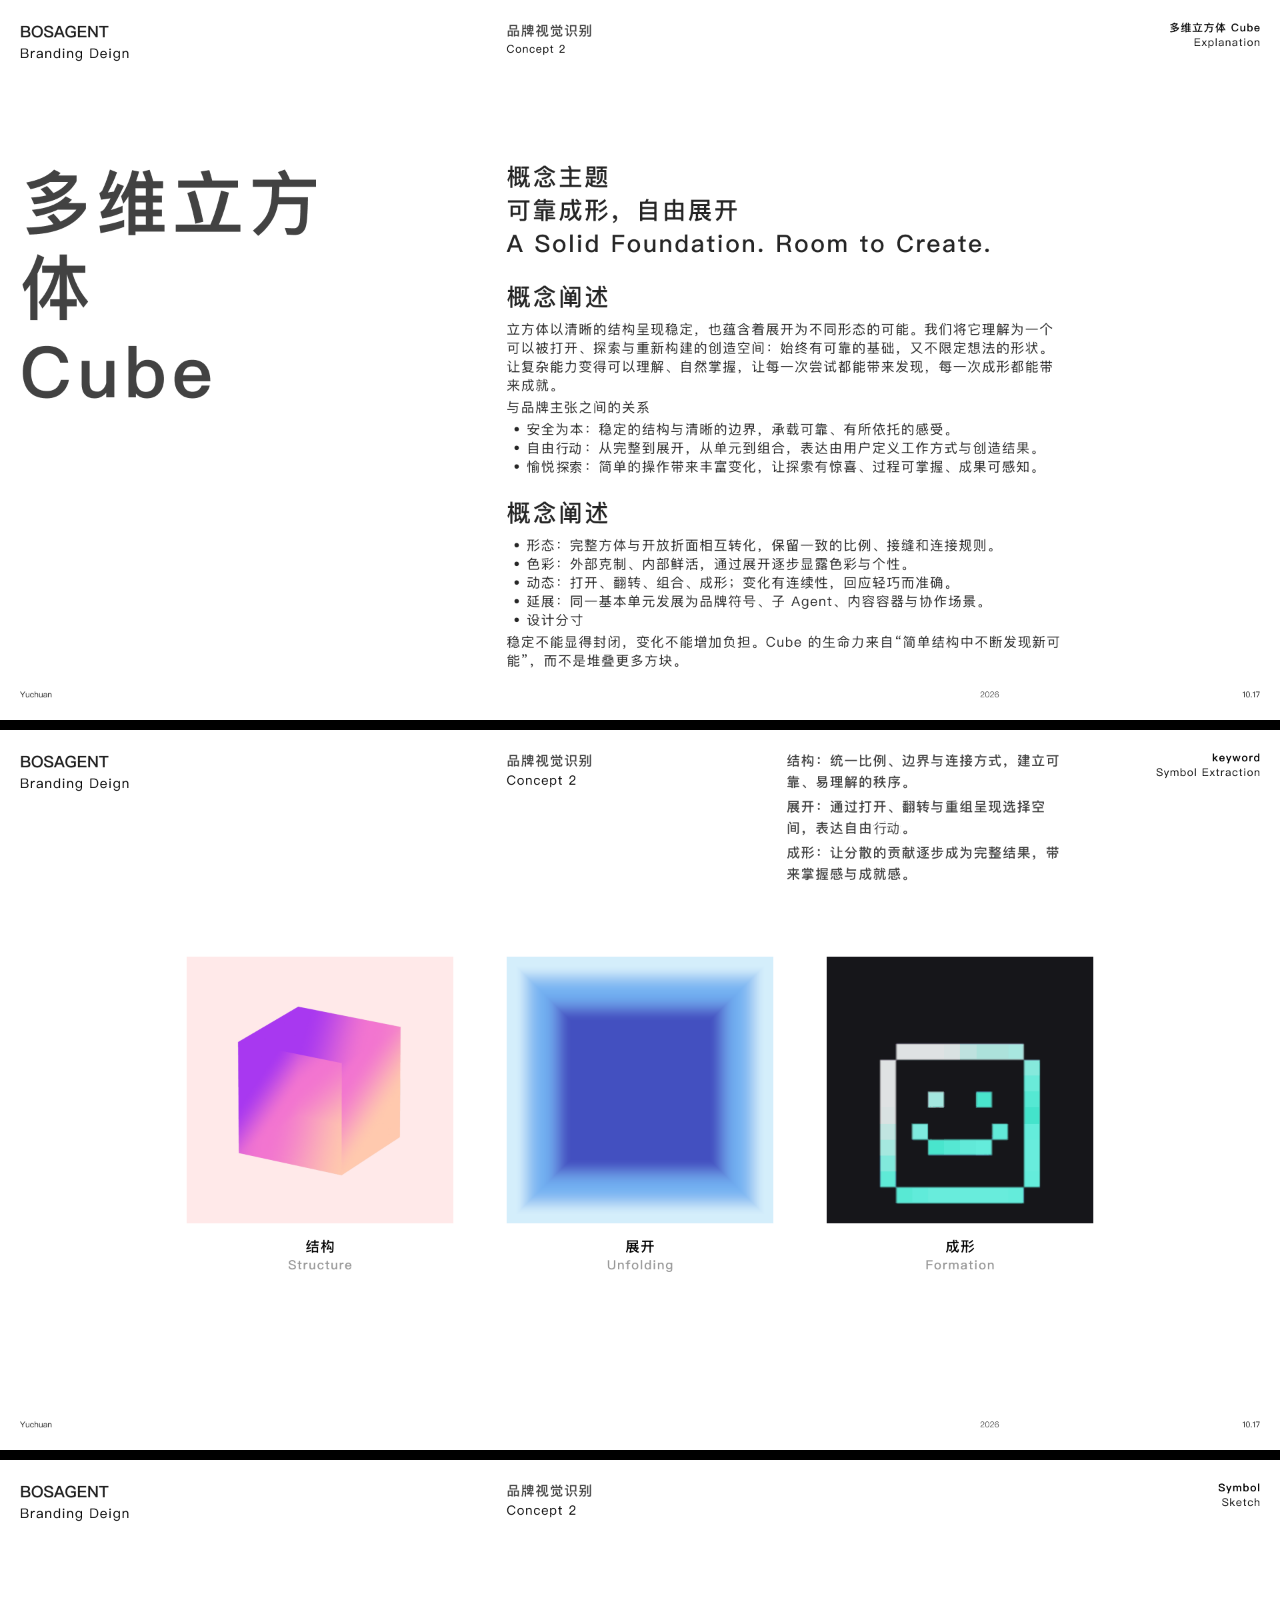
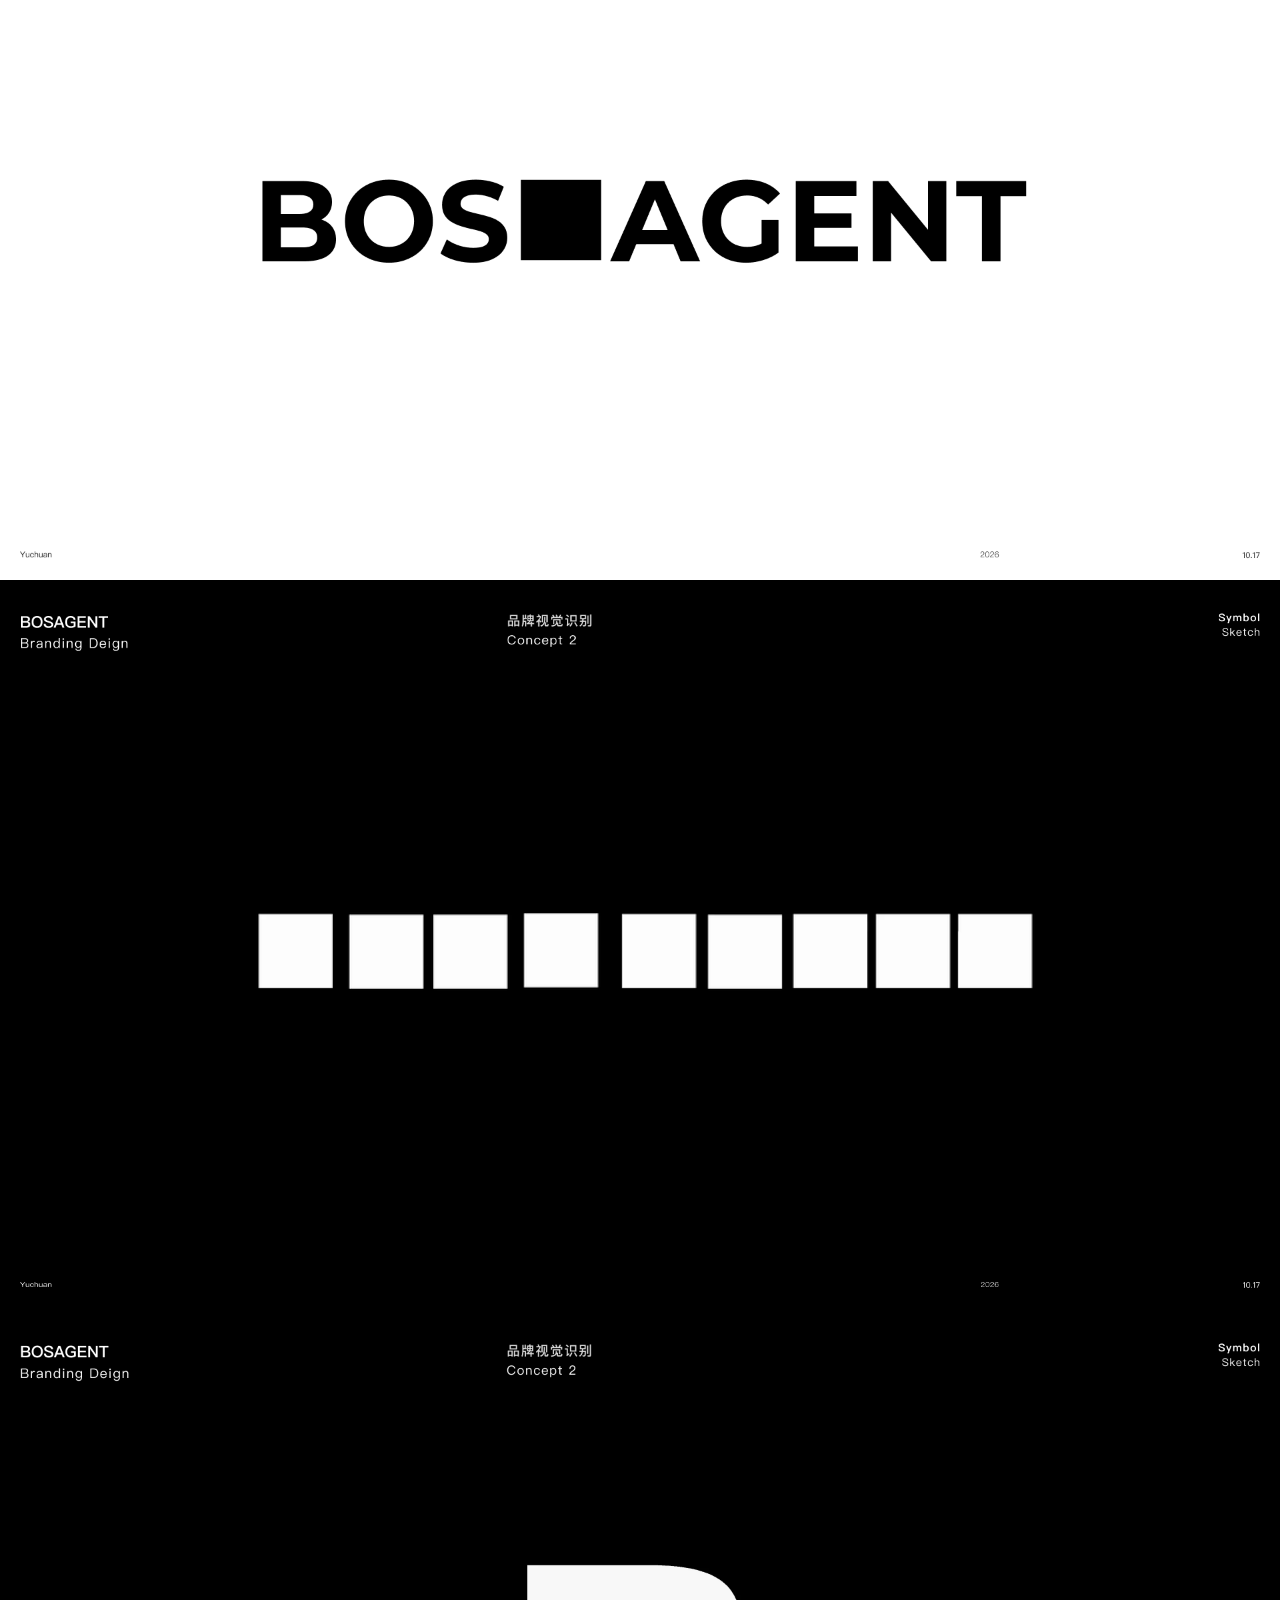
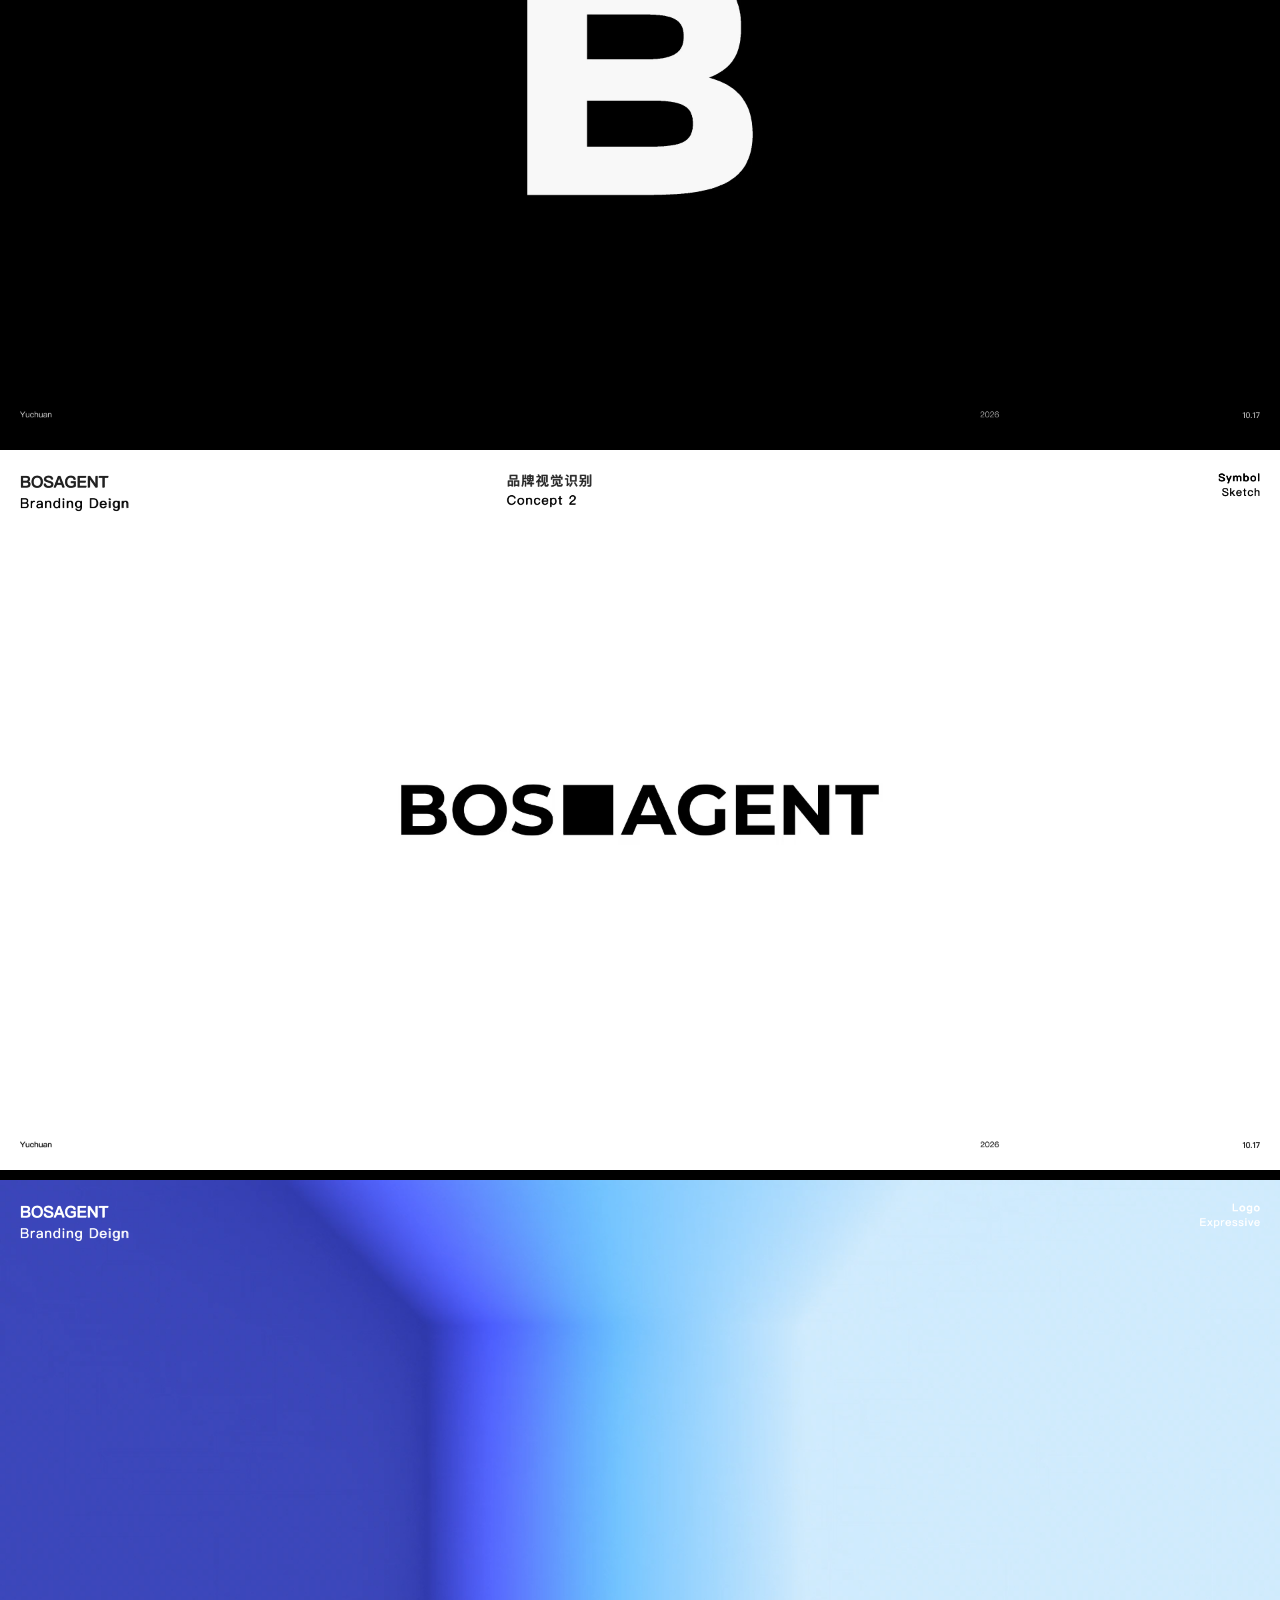
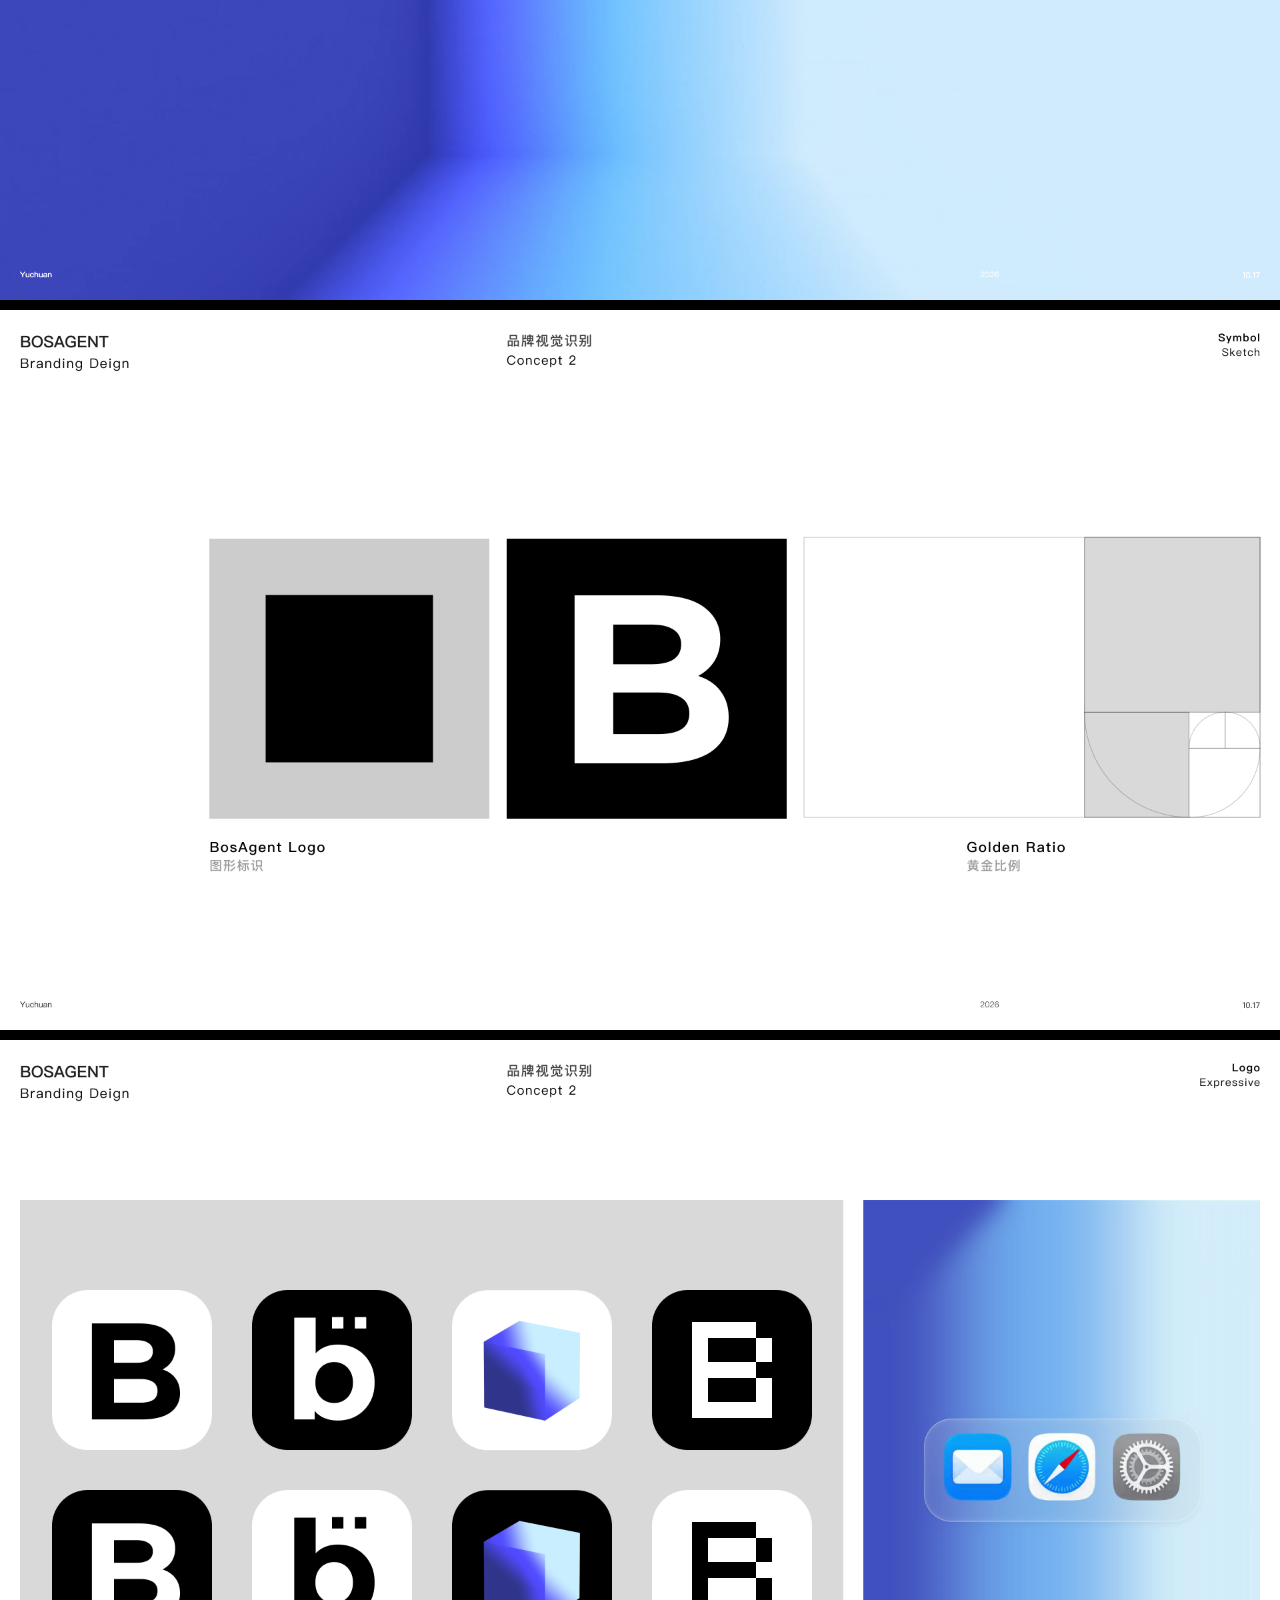
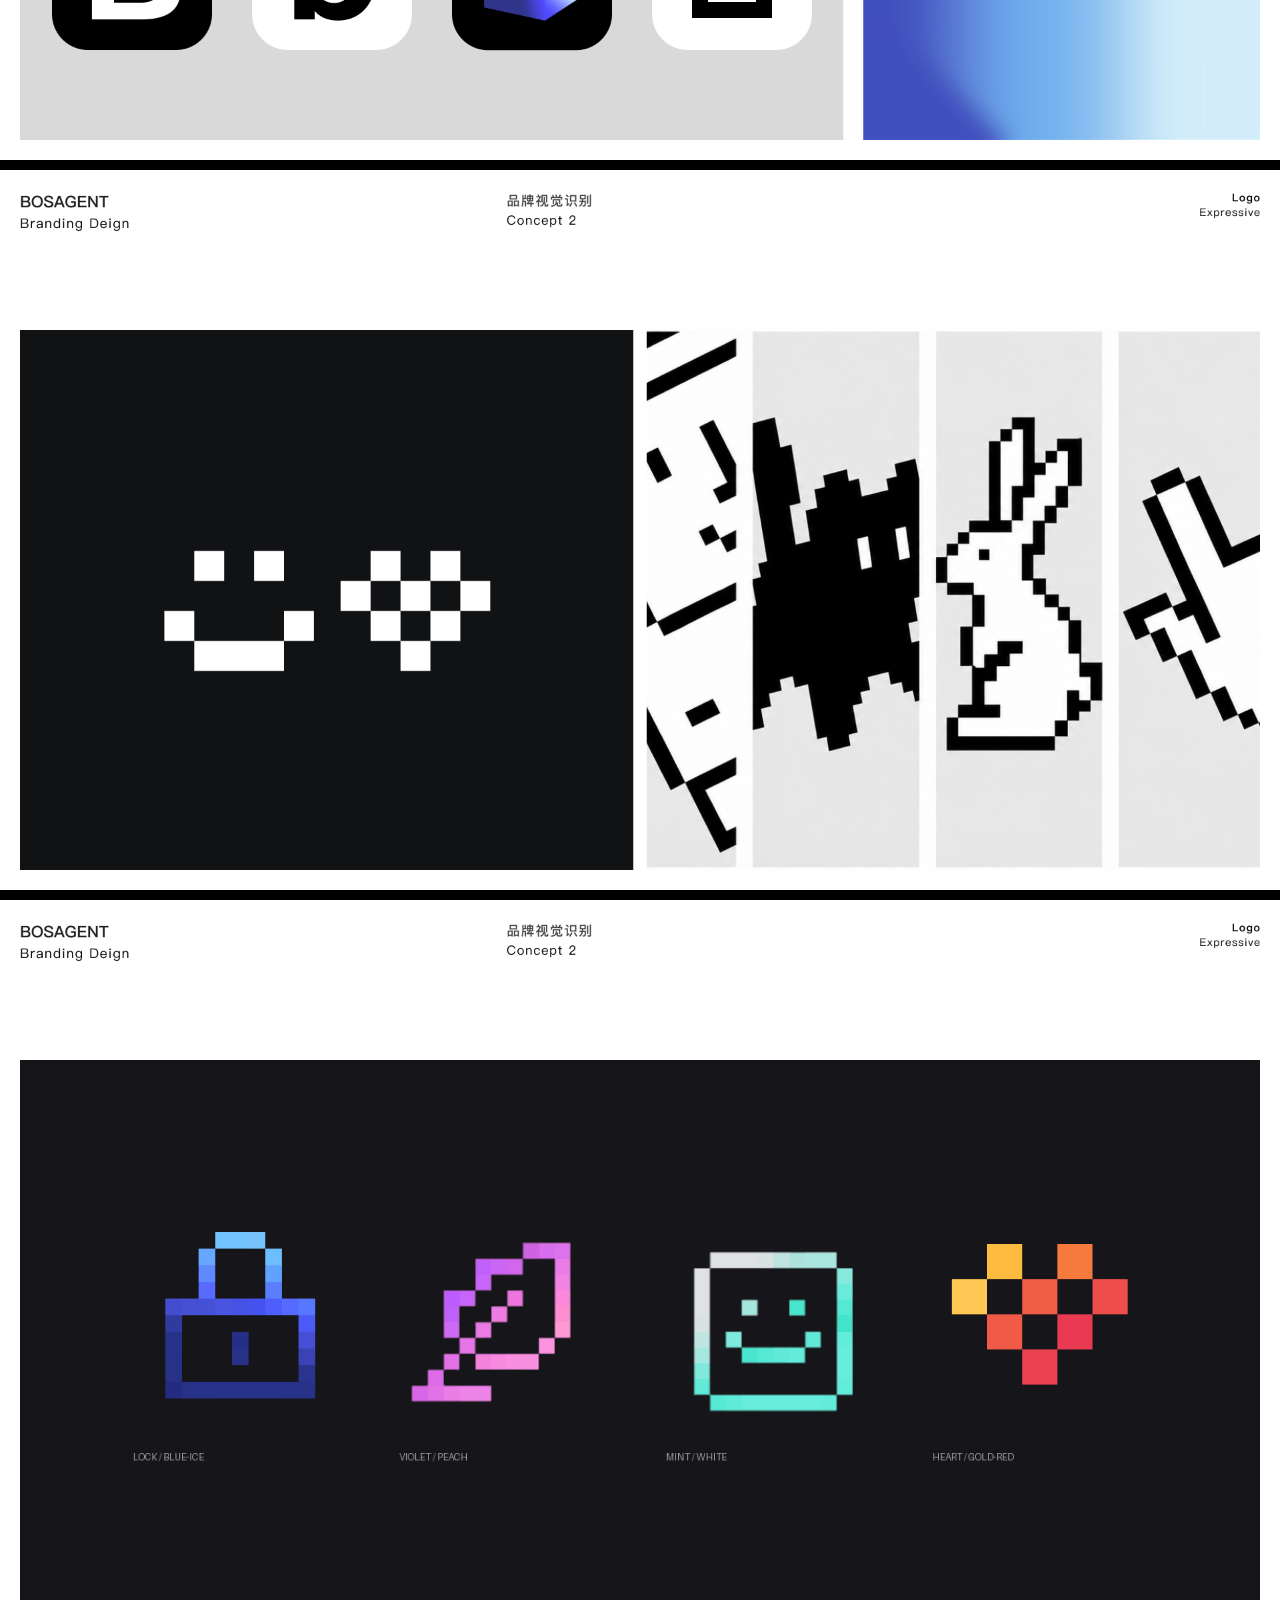
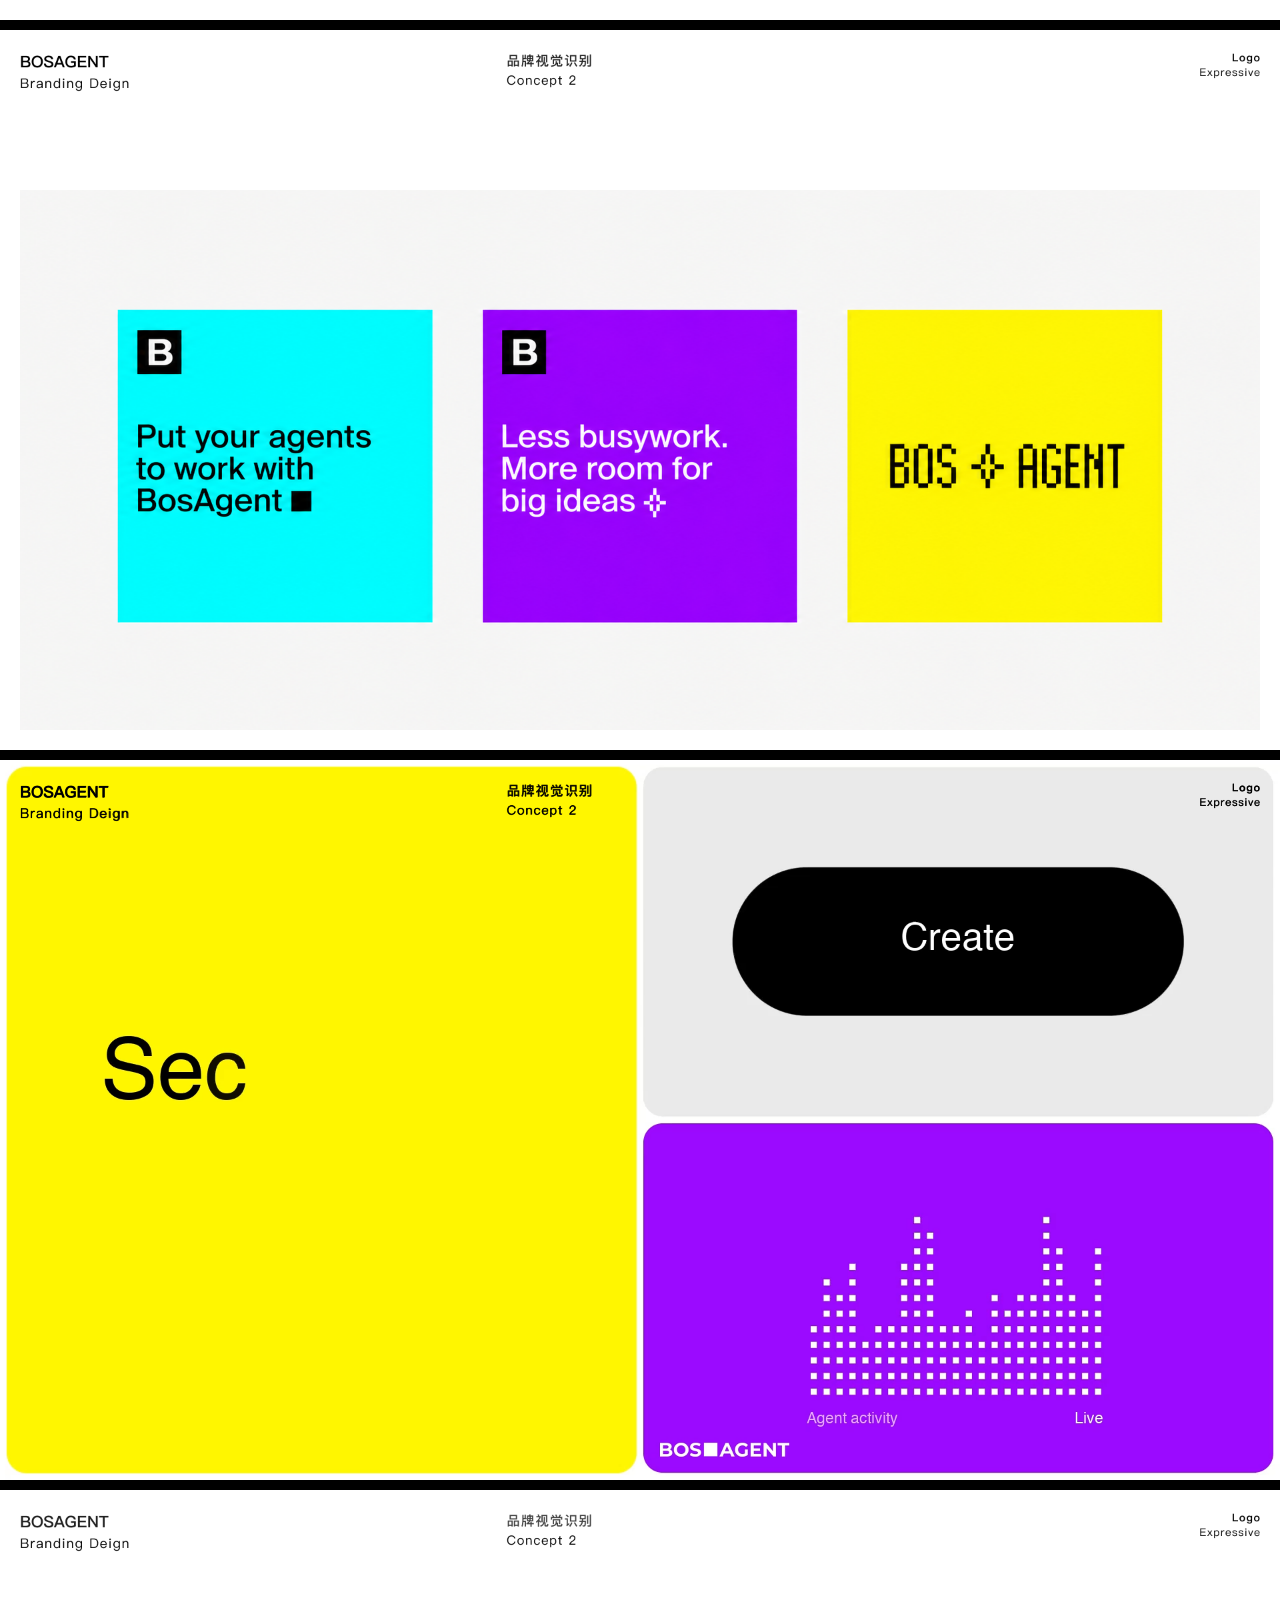
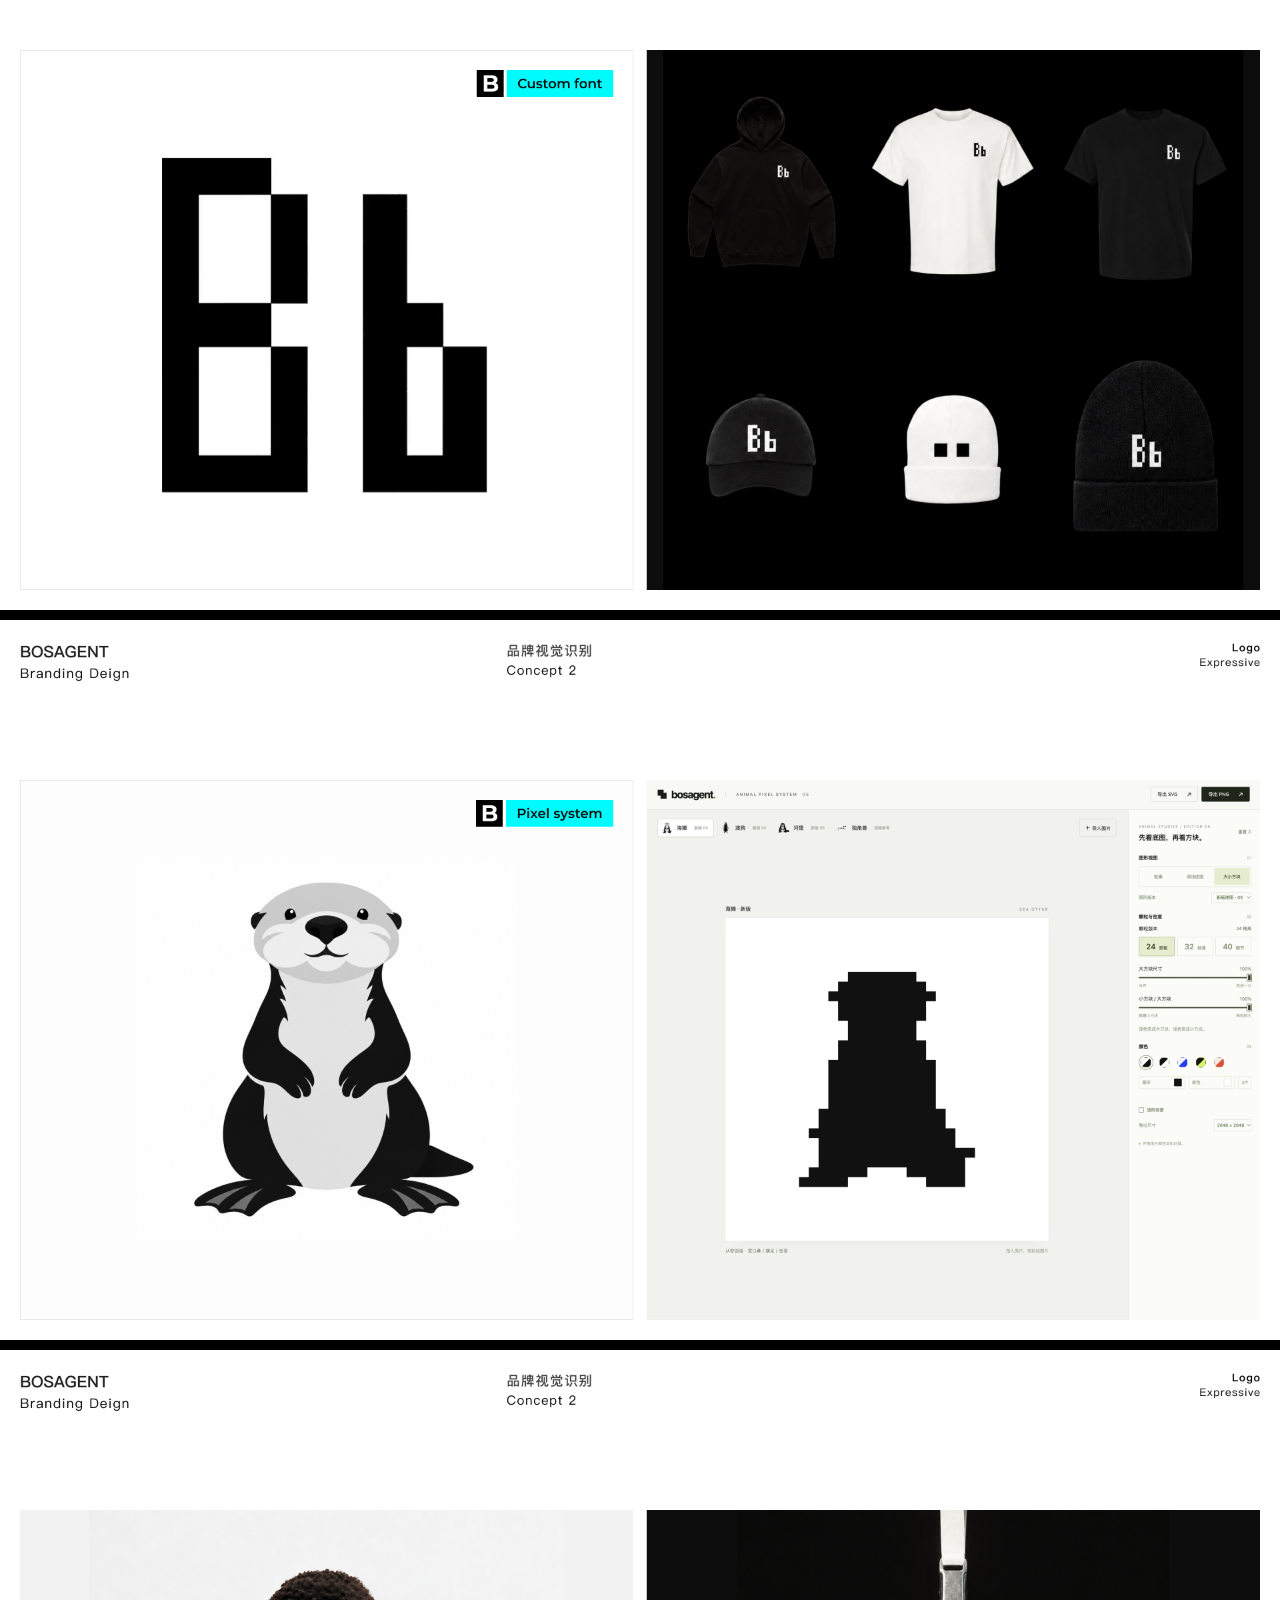
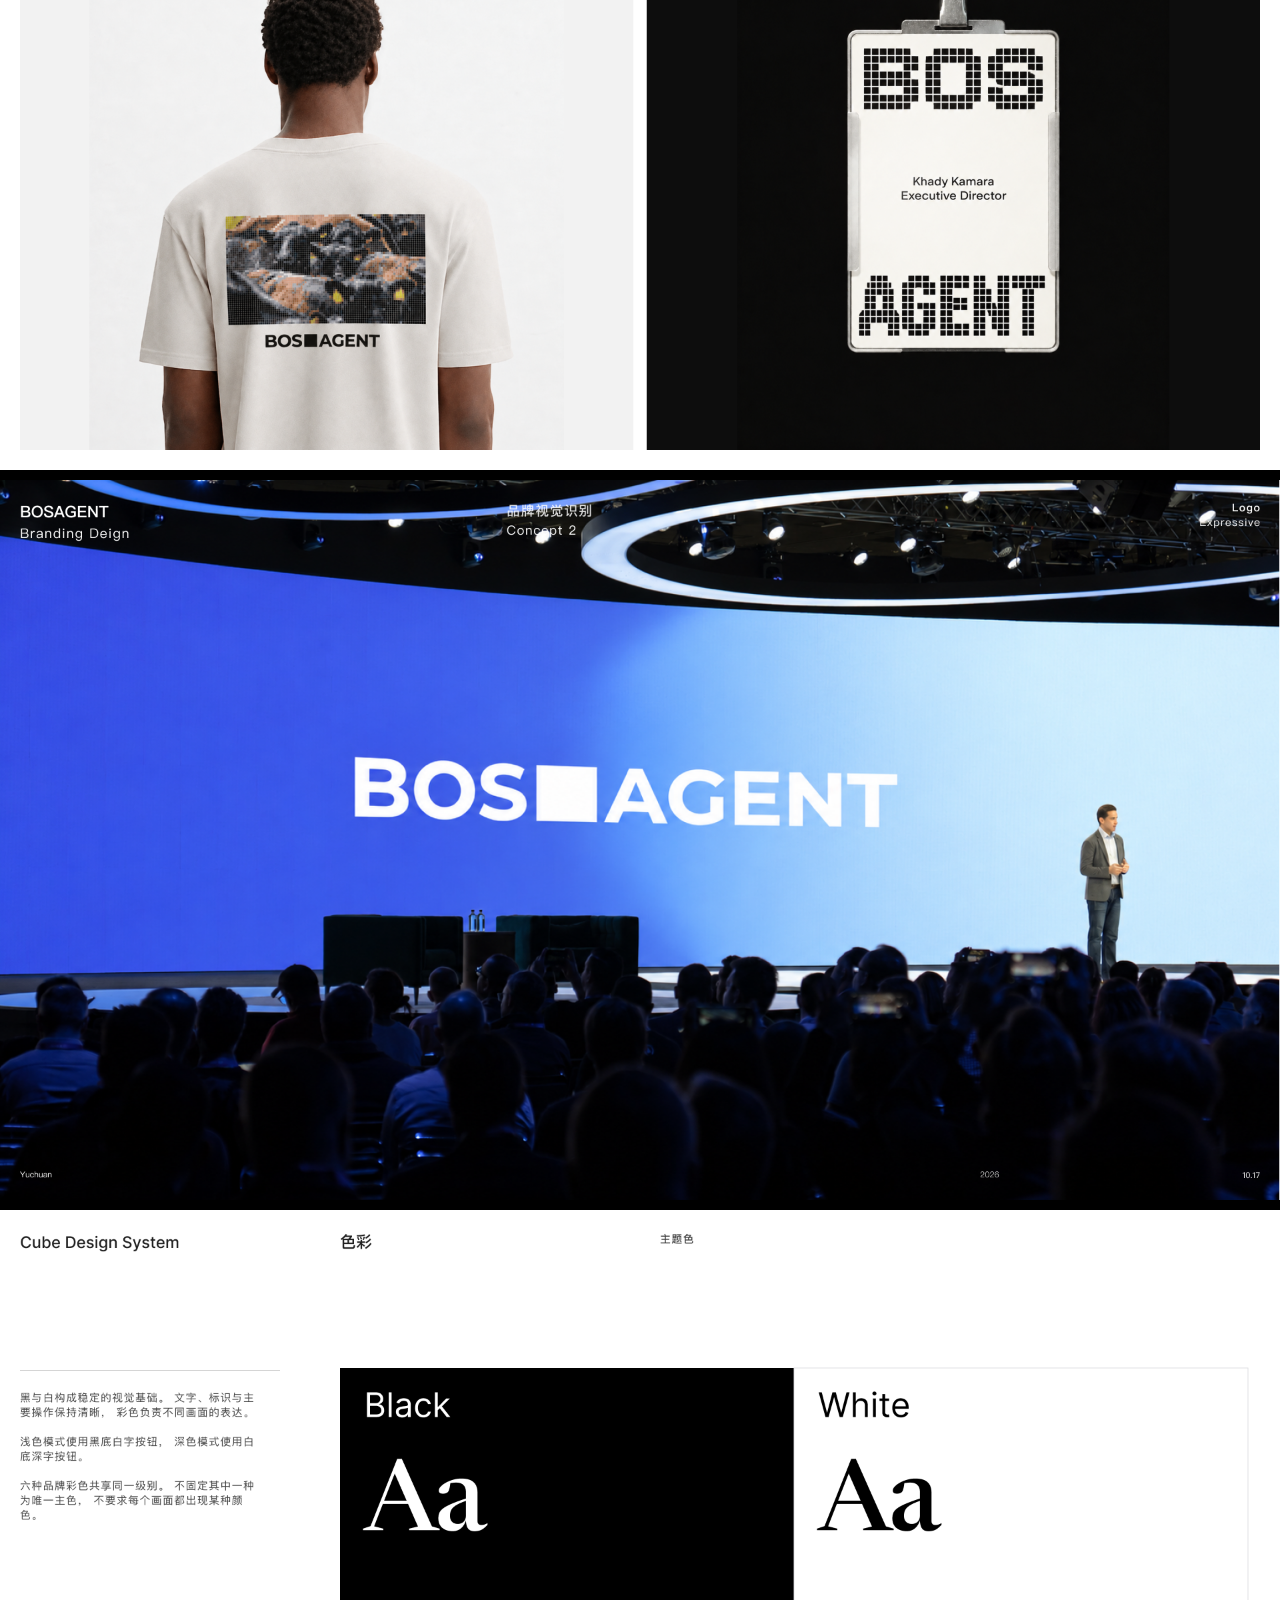
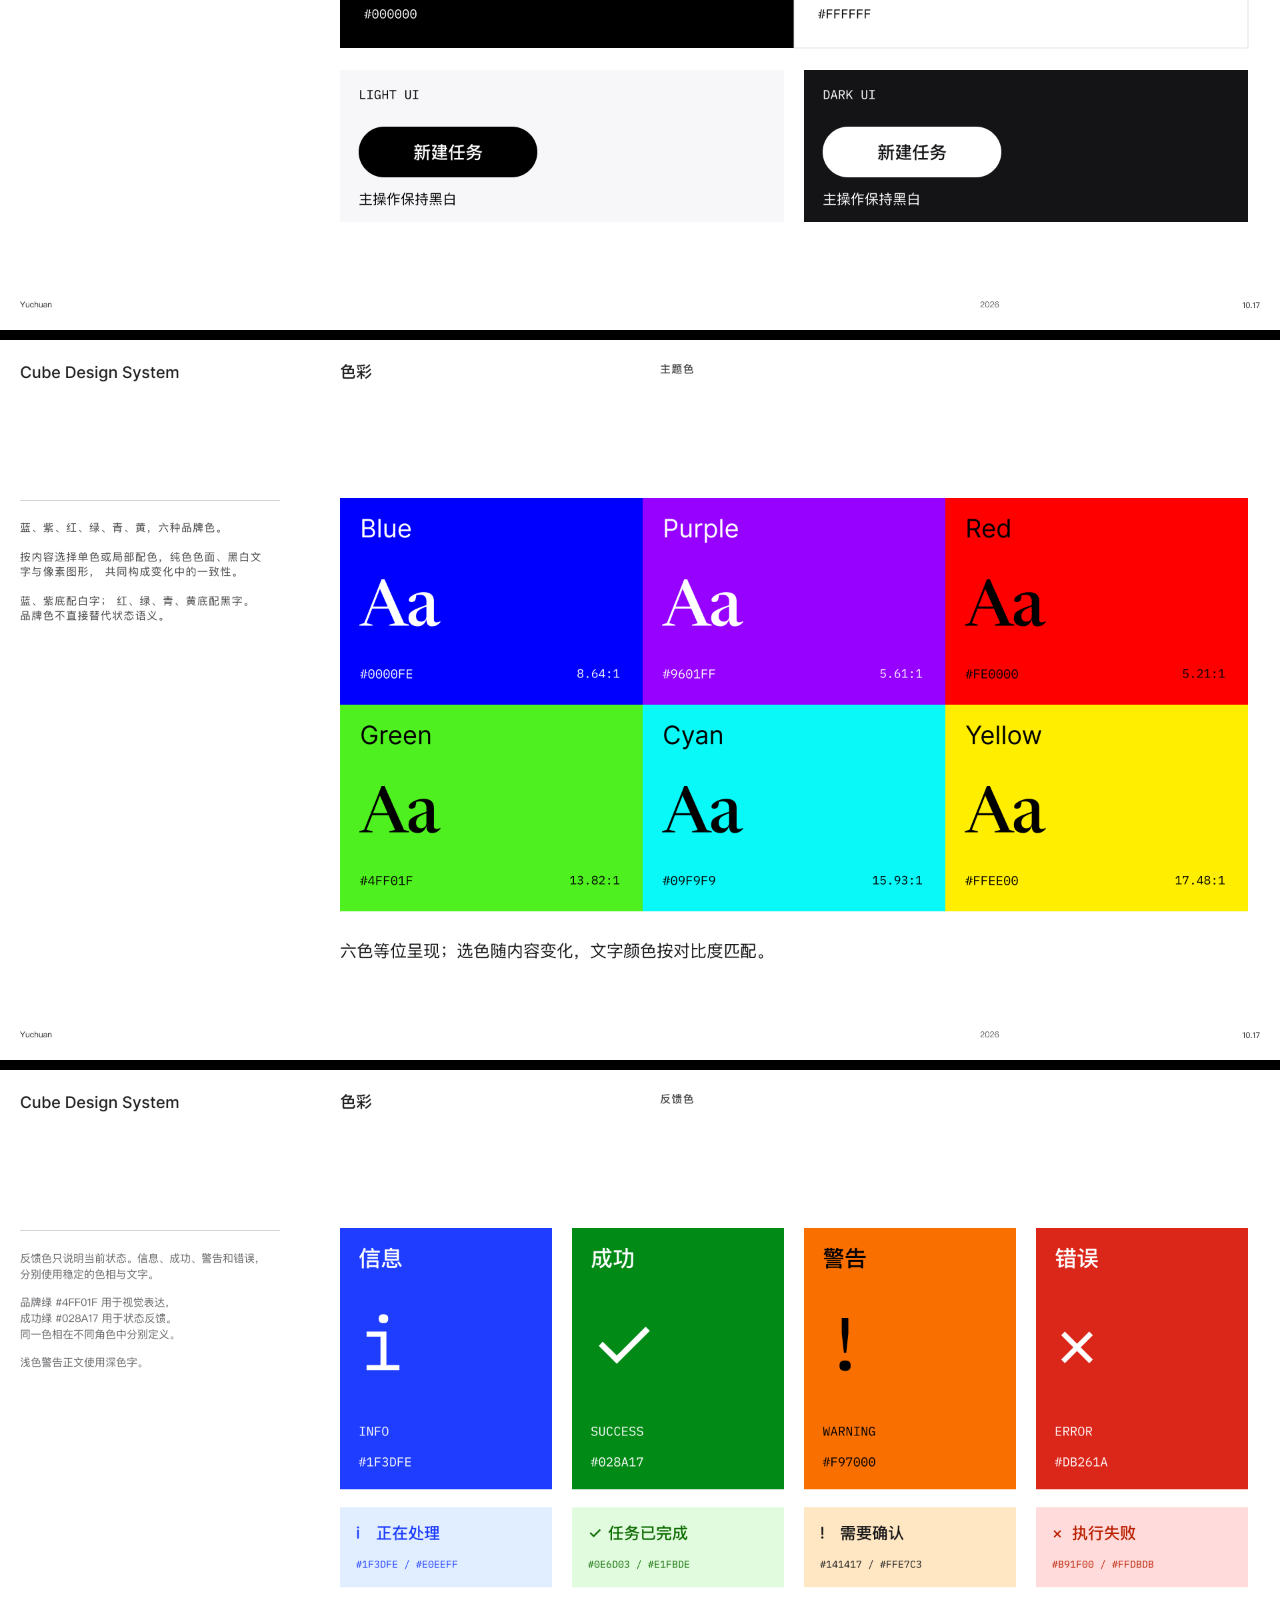
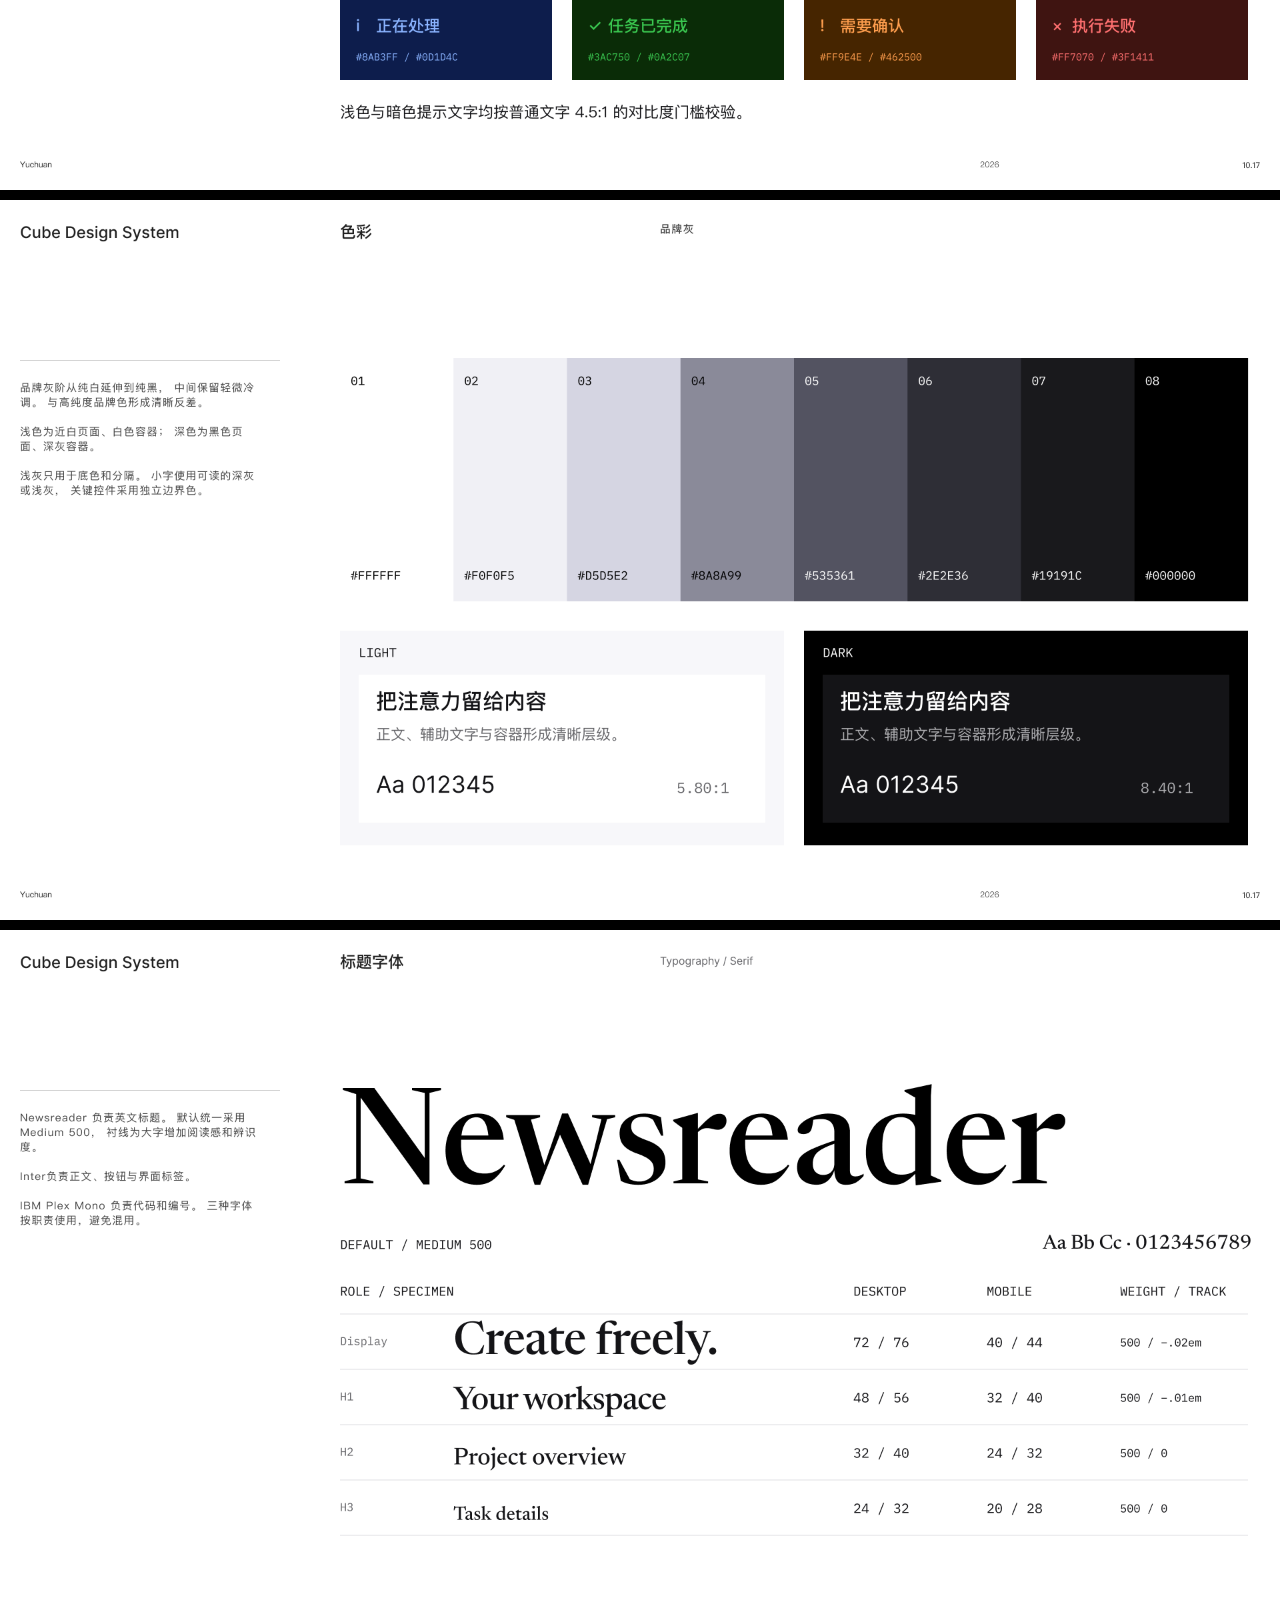
==== commit 67070971: "Update the working brand claim and keyword order Move the proposal to 自由行动。安全为本。愉悦探索。 and Act Freely" ====
--- a/cube/index.html
+++ b/cube/index.html
@@ -37,10 +37,10 @@
 <body>
   <main aria-label="BosAgent Cube 品牌视觉提案，33 张原稿">
     <section class="board" id="board-01" aria-label="Cube / 01 / 概念 · 多维立方体">
-      <img class="original" src="assets/board-01.png" width="1920" height="1080" alt="Cube / 01 / 概念 · 多维立方体" fetchpriority="high" decoding="async">
+      <img class="original" src="assets/board-01.png?v=claim-20261027" width="1920" height="1080" alt="Cube / 01 / 概念 · 多维立方体" fetchpriority="high" decoding="async">
     </section>
     <section class="board" id="board-02" aria-label="Cube / 02 / 概念 · 符号提炼">
-      <img class="original" src="assets/board-02.png" width="1920" height="1080" alt="Cube / 02 / 概念 · 符号提炼" loading="lazy" decoding="async">
+      <img class="original" src="assets/board-02.png?v=claim-20261027" width="1920" height="1080" alt="Cube / 02 / 概念 · 符号提炼" loading="lazy" decoding="async">
       <div class="motion-window" style="left:64.58333333%;top:33.70370370%;width:20.83333333%;height:34.81481481%" aria-hidden="true">
         <img id="motion-38-7010" class="motion gif" style="left:-202.00000000%;top:0.00000000%;width:403.19998169%;height:119.14893617%" src="assets/38-7010.gif" alt="" loading="lazy" decoding="async">
       </div>
